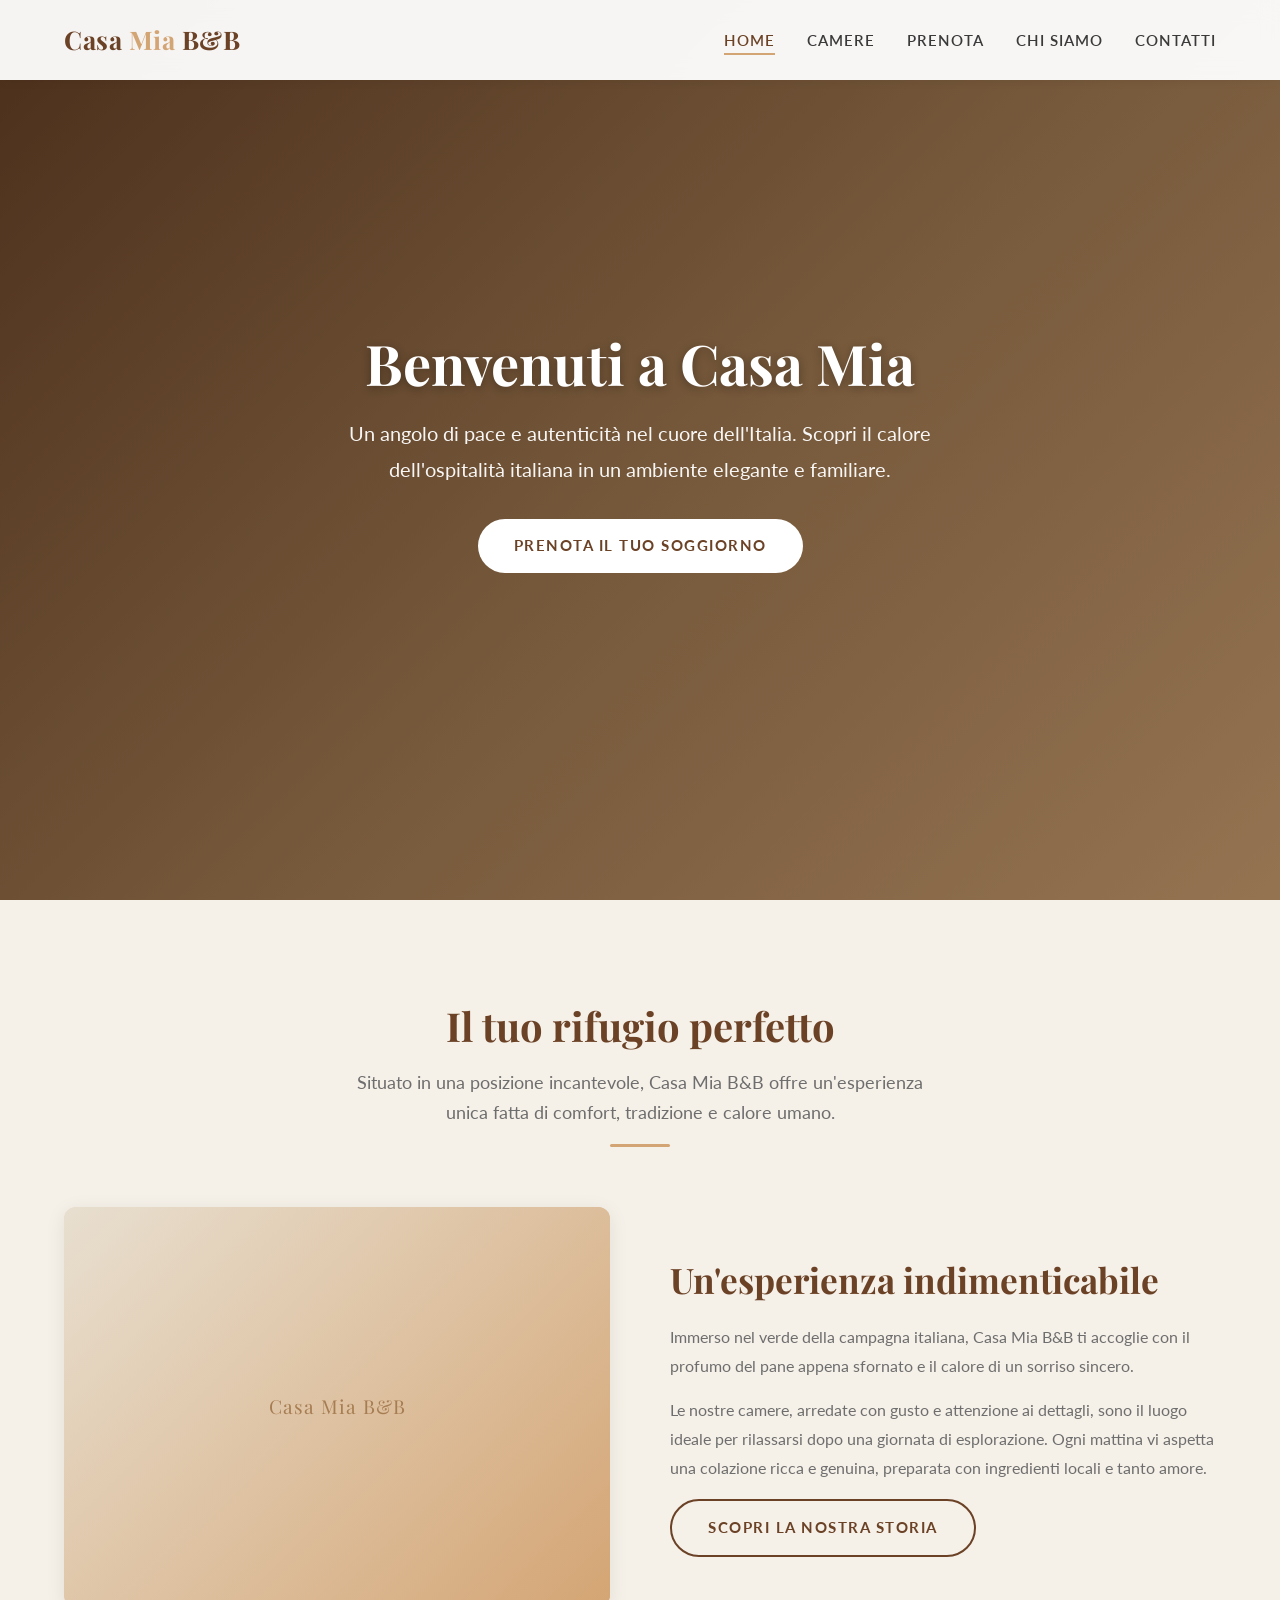
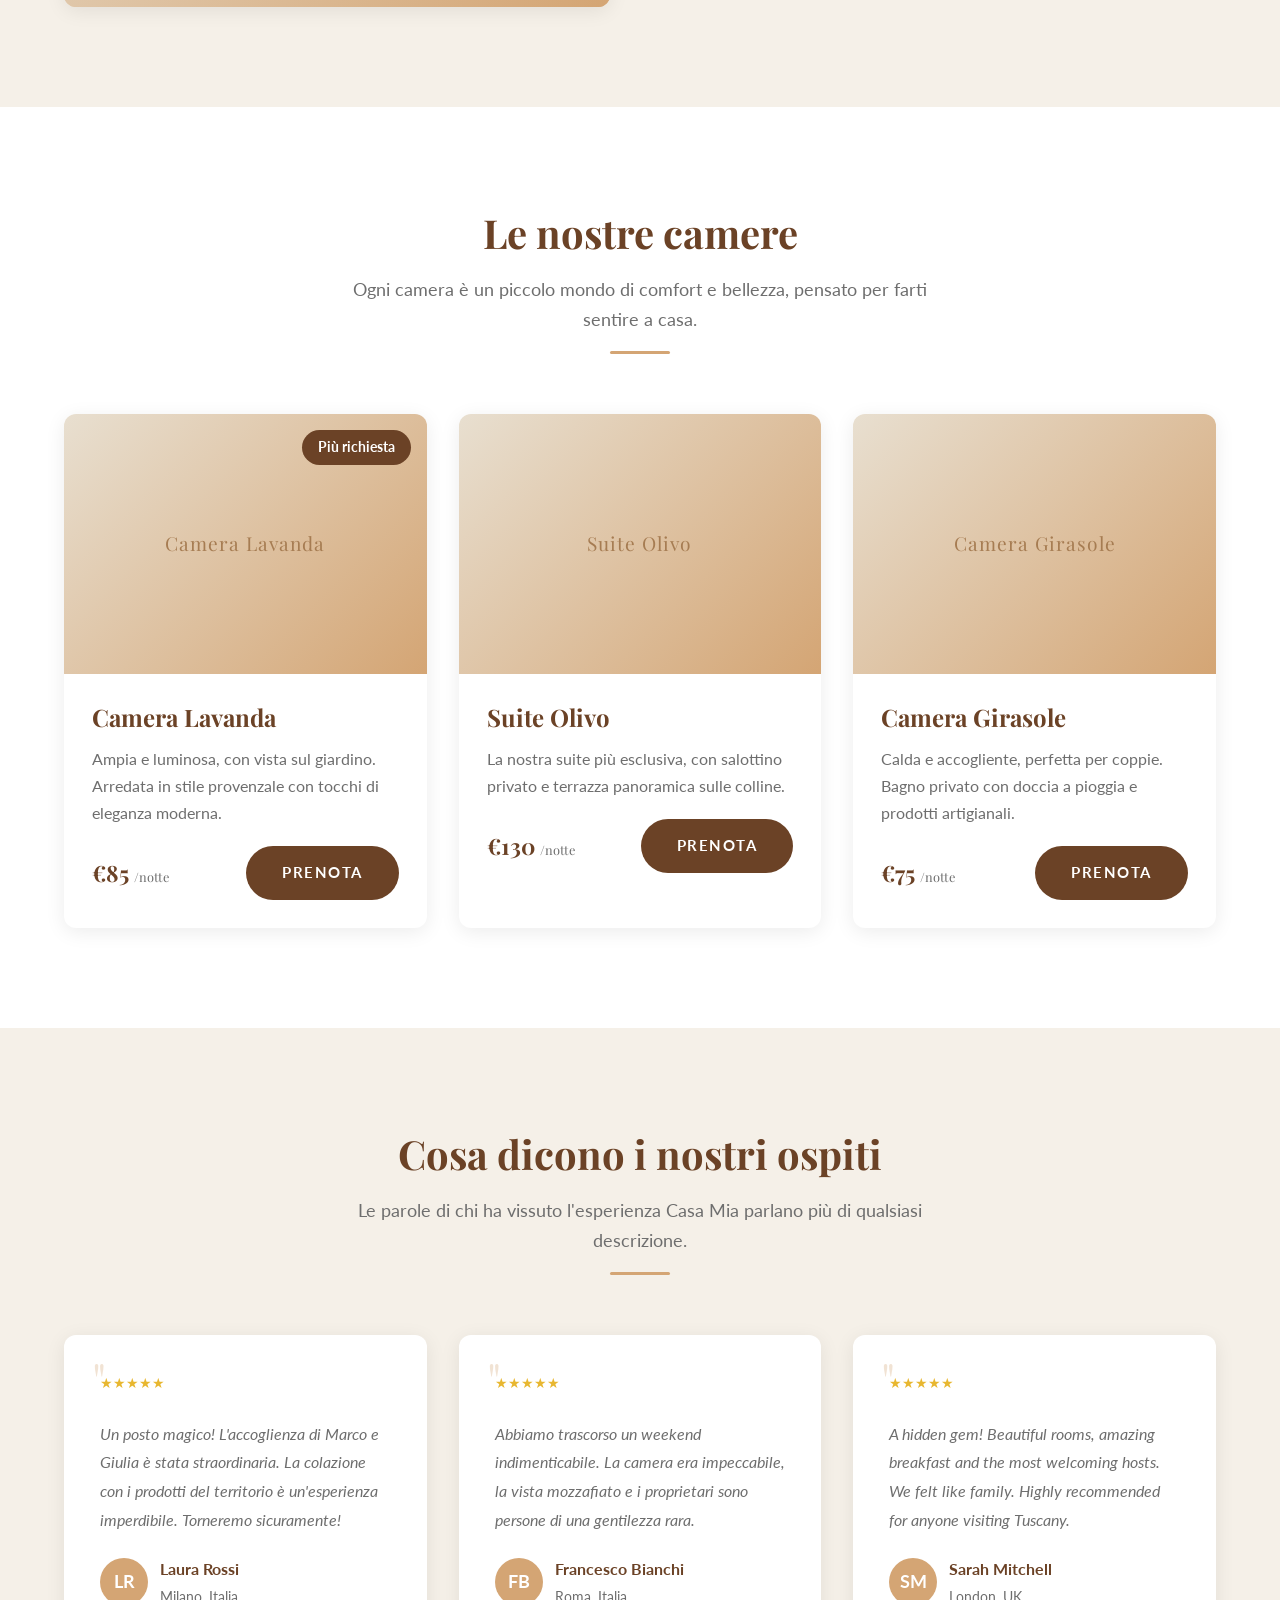
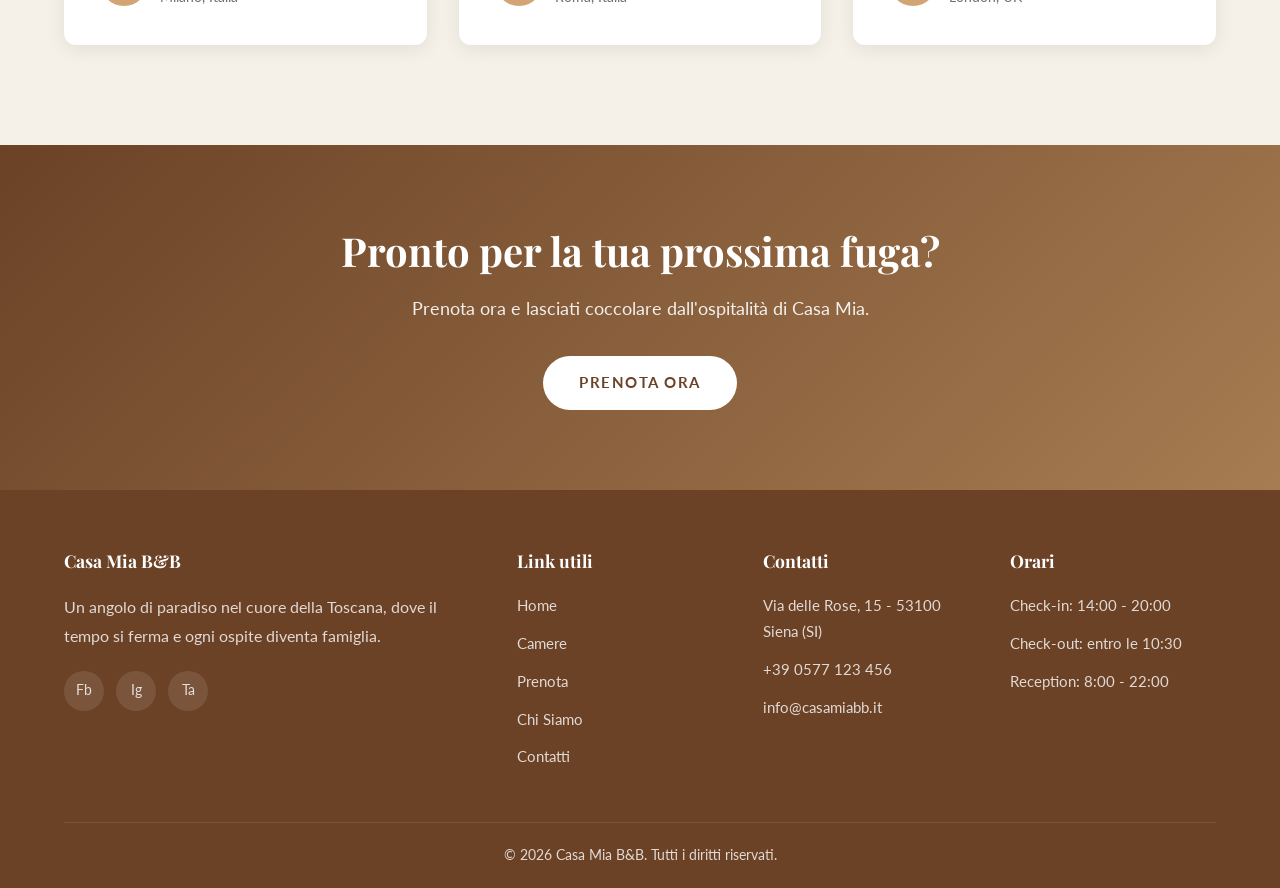
==== bb-website/index.html @ ee1a45ab "Add Casa Mia B&B complete website Create a full responsive B&B website with 5 pages (homepage, rooms" ====
<!DOCTYPE html>
<html lang="it">
<head>
  <meta charset="UTF-8">
  <meta name="viewport" content="width=device-width, initial-scale=1.0">
  <title>Casa Mia B&B - Il tuo rifugio nel cuore dell'Italia</title>
  <meta name="description" content="Casa Mia B&B: un accogliente bed and breakfast nel cuore dell'Italia. Camere eleganti, colazione fatta in casa e ospitalità autentica.">
  <link rel="preconnect" href="https://fonts.googleapis.com">
  <link rel="preconnect" href="https://fonts.gstatic.com" crossorigin>
  <link href="https://fonts.googleapis.com/css2?family=Lato:wght@300;400;700&family=Playfair+Display:wght@400;600;700&display=swap" rel="stylesheet">
  <link rel="stylesheet" href="style.css">
</head>
<body>

  <!-- Navbar -->
  <nav class="navbar">
    <div class="container">
      <a href="index.html" class="navbar-logo">Casa <span>Mia</span> B&B</a>
      <ul class="navbar-menu">
        <li><a href="index.html">Home</a></li>
        <li><a href="camere.html">Camere</a></li>
        <li><a href="prenotazioni.html">Prenota</a></li>
        <li><a href="chi-siamo.html">Chi Siamo</a></li>
        <li><a href="contatti.html">Contatti</a></li>
      </ul>
      <div class="hamburger">
        <span></span>
        <span></span>
        <span></span>
      </div>
    </div>
  </nav>
  <div class="menu-overlay"></div>

  <!-- Hero -->
  <section class="hero">
    <div class="hero-bg"></div>
    <div class="hero-content">
      <h1>Benvenuti a Casa Mia</h1>
      <p>Un angolo di pace e autenticità nel cuore dell'Italia. Scopri il calore dell'ospitalità italiana in un ambiente elegante e familiare.</p>
      <a href="prenotazioni.html" class="btn btn-white">Prenota il tuo soggiorno</a>
    </div>
  </section>

  <!-- Presentazione -->
  <section class="section">
    <div class="container">
      <div class="section-title animate-on-scroll">
        <h2>Il tuo rifugio perfetto</h2>
        <p>Situato in una posizione incantevole, Casa Mia B&B offre un'esperienza unica fatta di comfort, tradizione e calore umano.</p>
        <div class="divider"></div>
      </div>
      <div class="about-grid animate-on-scroll">
        <div class="about-image">
          <div class="img-placeholder">Casa Mia B&B</div>
        </div>
        <div class="about-text">
          <h2>Un'esperienza indimenticabile</h2>
          <p>Immerso nel verde della campagna italiana, Casa Mia B&B ti accoglie con il profumo del pane appena sfornato e il calore di un sorriso sincero.</p>
          <p>Le nostre camere, arredate con gusto e attenzione ai dettagli, sono il luogo ideale per rilassarsi dopo una giornata di esplorazione. Ogni mattina vi aspetta una colazione ricca e genuina, preparata con ingredienti locali e tanto amore.</p>
          <a href="chi-siamo.html" class="btn btn-secondary">Scopri la nostra storia</a>
        </div>
      </div>
    </div>
  </section>

  <!-- Camere in evidenza -->
  <section class="section section-light">
    <div class="container">
      <div class="section-title animate-on-scroll">
        <h2>Le nostre camere</h2>
        <p>Ogni camera è un piccolo mondo di comfort e bellezza, pensato per farti sentire a casa.</p>
        <div class="divider"></div>
      </div>
      <div class="rooms-grid">
        <div class="room-card animate-on-scroll">
          <div class="room-card-img">
            <div class="img-placeholder">Camera Lavanda</div>
            <span class="room-card-badge">Più richiesta</span>
          </div>
          <div class="room-card-body">
            <h3>Camera Lavanda</h3>
            <p>Ampia e luminosa, con vista sul giardino. Arredata in stile provenzale con tocchi di eleganza moderna.</p>
            <div class="room-card-footer">
              <span class="room-price">€85 <small>/notte</small></span>
              <a href="prenotazioni.html" class="btn btn-primary">Prenota</a>
            </div>
          </div>
        </div>
        <div class="room-card animate-on-scroll">
          <div class="room-card-img">
            <div class="img-placeholder">Suite Olivo</div>
          </div>
          <div class="room-card-body">
            <h3>Suite Olivo</h3>
            <p>La nostra suite più esclusiva, con salottino privato e terrazza panoramica sulle colline.</p>
            <div class="room-card-footer">
              <span class="room-price">€130 <small>/notte</small></span>
              <a href="prenotazioni.html" class="btn btn-primary">Prenota</a>
            </div>
          </div>
        </div>
        <div class="room-card animate-on-scroll">
          <div class="room-card-img">
            <div class="img-placeholder">Camera Girasole</div>
          </div>
          <div class="room-card-body">
            <h3>Camera Girasole</h3>
            <p>Calda e accogliente, perfetta per coppie. Bagno privato con doccia a pioggia e prodotti artigianali.</p>
            <div class="room-card-footer">
              <span class="room-price">€75 <small>/notte</small></span>
              <a href="prenotazioni.html" class="btn btn-primary">Prenota</a>
            </div>
          </div>
        </div>
      </div>
    </div>
  </section>

  <!-- Recensioni -->
  <section class="section">
    <div class="container">
      <div class="section-title animate-on-scroll">
        <h2>Cosa dicono i nostri ospiti</h2>
        <p>Le parole di chi ha vissuto l'esperienza Casa Mia parlano più di qualsiasi descrizione.</p>
        <div class="divider"></div>
      </div>
      <div class="reviews-grid">
        <div class="review-card animate-on-scroll">
          <span class="quote">"</span>
          <div class="review-stars">&#9733;&#9733;&#9733;&#9733;&#9733;</div>
          <p>Un posto magico! L'accoglienza di Marco e Giulia è stata straordinaria. La colazione con i prodotti del territorio è un'esperienza imperdibile. Torneremo sicuramente!</p>
          <div class="review-author">
            <div class="review-avatar">LR</div>
            <div class="review-author-info">
              <strong>Laura Rossi</strong>
              <span>Milano, Italia</span>
            </div>
          </div>
        </div>
        <div class="review-card animate-on-scroll">
          <span class="quote">"</span>
          <div class="review-stars">&#9733;&#9733;&#9733;&#9733;&#9733;</div>
          <p>Abbiamo trascorso un weekend indimenticabile. La camera era impeccabile, la vista mozzafiato e i proprietari sono persone di una gentilezza rara.</p>
          <div class="review-author">
            <div class="review-avatar">FB</div>
            <div class="review-author-info">
              <strong>Francesco Bianchi</strong>
              <span>Roma, Italia</span>
            </div>
          </div>
        </div>
        <div class="review-card animate-on-scroll">
          <span class="quote">"</span>
          <div class="review-stars">&#9733;&#9733;&#9733;&#9733;&#9733;</div>
          <p>A hidden gem! Beautiful rooms, amazing breakfast and the most welcoming hosts. We felt like family. Highly recommended for anyone visiting Tuscany.</p>
          <div class="review-author">
            <div class="review-avatar">SM</div>
            <div class="review-author-info">
              <strong>Sarah Mitchell</strong>
              <span>London, UK</span>
            </div>
          </div>
        </div>
      </div>
    </div>
  </section>

  <!-- CTA -->
  <section class="cta-section">
    <div class="container">
      <h2>Pronto per la tua prossima fuga?</h2>
      <p>Prenota ora e lasciati coccolare dall'ospitalità di Casa Mia.</p>
      <a href="prenotazioni.html" class="btn btn-white">Prenota ora</a>
    </div>
  </section>

  <!-- Footer -->
  <footer class="footer">
    <div class="container">
      <div class="footer-grid">
        <div class="footer-about">
          <h4>Casa Mia B&B</h4>
          <p>Un angolo di paradiso nel cuore della Toscana, dove il tempo si ferma e ogni ospite diventa famiglia.</p>
          <div class="footer-social">
            <a href="#" aria-label="Facebook">Fb</a>
            <a href="#" aria-label="Instagram">Ig</a>
            <a href="#" aria-label="TripAdvisor">Ta</a>
          </div>
        </div>
        <div>
          <h4>Link utili</h4>
          <div class="footer-links">
            <a href="index.html">Home</a>
            <a href="camere.html">Camere</a>
            <a href="prenotazioni.html">Prenota</a>
            <a href="chi-siamo.html">Chi Siamo</a>
            <a href="contatti.html">Contatti</a>
          </div>
        </div>
        <div>
          <h4>Contatti</h4>
          <div class="footer-contact-item">Via delle Rose, 15 - 53100 Siena (SI)</div>
          <div class="footer-contact-item">+39 0577 123 456</div>
          <div class="footer-contact-item">info@casamiabb.it</div>
        </div>
        <div>
          <h4>Orari</h4>
          <div class="footer-contact-item">Check-in: 14:00 - 20:00</div>
          <div class="footer-contact-item">Check-out: entro le 10:30</div>
          <div class="footer-contact-item">Reception: 8:00 - 22:00</div>
        </div>
      </div>
      <div class="footer-bottom">
        &copy; 2026 Casa Mia B&B. Tutti i diritti riservati.
      </div>
    </div>
  </footer>

  <script src="script.js"></script>
</body>
</html>
---- bb-website/style.css ----
/* =============================================
   Casa Mia B&B - Stylesheet
   Palette: beige (#F5F0E8), marrone (#6B4226),
            bianco (#FFFFFF), accenti (#A67C52, #D4A574)
   ============================================= */

/* --- Reset & Base --- */
*,
*::before,
*::after {
  margin: 0;
  padding: 0;
  box-sizing: border-box;
}

:root {
  --beige: #F5F0E8;
  --beige-dark: #E8DFD0;
  --brown: #6B4226;
  --brown-light: #A67C52;
  --brown-accent: #D4A574;
  --white: #FFFFFF;
  --text: #3A3A3A;
  --text-light: #6E6E6E;
  --shadow: 0 4px 20px rgba(0, 0, 0, 0.08);
  --shadow-hover: 0 8px 30px rgba(0, 0, 0, 0.15);
  --radius: 12px;
  --transition: 0.3s ease;
}

html {
  scroll-behavior: smooth;
}

body {
  font-family: 'Lato', sans-serif;
  color: var(--text);
  background-color: var(--beige);
  line-height: 1.7;
  overflow-x: hidden;
}

h1, h2, h3, h4, h5, h6 {
  font-family: 'Playfair Display', serif;
  color: var(--brown);
  line-height: 1.3;
}

a {
  text-decoration: none;
  color: inherit;
  transition: color var(--transition);
}

img {
  max-width: 100%;
  height: auto;
  display: block;
}

ul {
  list-style: none;
}

.container {
  max-width: 1200px;
  margin: 0 auto;
  padding: 0 24px;
}

/* --- Navbar --- */
.navbar {
  position: fixed;
  top: 0;
  left: 0;
  width: 100%;
  z-index: 1000;
  background: rgba(255, 255, 255, 0.95);
  backdrop-filter: blur(10px);
  box-shadow: 0 2px 10px rgba(0, 0, 0, 0.05);
  transition: background var(--transition), box-shadow var(--transition);
}

.navbar .container {
  display: flex;
  align-items: center;
  justify-content: space-between;
  height: 80px;
}

.navbar-logo {
  font-family: 'Playfair Display', serif;
  font-size: 1.6rem;
  color: var(--brown);
  font-weight: 700;
  letter-spacing: 0.5px;
}

.navbar-logo span {
  color: var(--brown-accent);
}

.navbar-menu {
  display: flex;
  gap: 32px;
  align-items: center;
}

.navbar-menu a {
  font-size: 0.95rem;
  font-weight: 600;
  color: var(--text);
  position: relative;
  padding: 4px 0;
  text-transform: uppercase;
  letter-spacing: 1px;
}

.navbar-menu a::after {
  content: '';
  position: absolute;
  bottom: -2px;
  left: 0;
  width: 0;
  height: 2px;
  background: var(--brown-accent);
  transition: width var(--transition);
}

.navbar-menu a:hover::after,
.navbar-menu a.active::after {
  width: 100%;
}

.navbar-menu a:hover,
.navbar-menu a.active {
  color: var(--brown);
}

/* Hamburger */
.hamburger {
  display: none;
  flex-direction: column;
  cursor: pointer;
  gap: 5px;
  padding: 4px;
  z-index: 1001;
}

.hamburger span {
  width: 28px;
  height: 3px;
  background: var(--brown);
  border-radius: 2px;
  transition: var(--transition);
}

.hamburger.active span:nth-child(1) {
  transform: rotate(45deg) translate(6px, 6px);
}

.hamburger.active span:nth-child(2) {
  opacity: 0;
}

.hamburger.active span:nth-child(3) {
  transform: rotate(-45deg) translate(6px, -6px);
}

/* --- Hero Section --- */
.hero {
  position: relative;
  height: 100vh;
  min-height: 600px;
  display: flex;
  align-items: center;
  justify-content: center;
  text-align: center;
  color: var(--white);
  overflow: hidden;
}

.hero-bg {
  position: absolute;
  inset: 0;
  background: linear-gradient(135deg, #6B4226 0%, #A67C52 50%, #D4A574 100%);
  z-index: -1;
}

.hero-bg::after {
  content: '';
  position: absolute;
  inset: 0;
  background: rgba(0, 0, 0, 0.3);
}

.hero-content {
  position: relative;
  z-index: 1;
  max-width: 700px;
  padding: 0 24px;
  animation: fadeInUp 1s ease;
}

.hero h1 {
  font-size: 3.5rem;
  color: var(--white);
  margin-bottom: 16px;
  text-shadow: 0 2px 10px rgba(0, 0, 0, 0.3);
}

.hero p {
  font-size: 1.25rem;
  margin-bottom: 32px;
  opacity: 0.95;
  line-height: 1.8;
}

/* --- Buttons --- */
.btn {
  display: inline-block;
  padding: 14px 36px;
  border-radius: 50px;
  font-weight: 700;
  font-size: 0.95rem;
  text-transform: uppercase;
  letter-spacing: 1.5px;
  cursor: pointer;
  transition: all var(--transition);
  border: none;
  font-family: 'Lato', sans-serif;
}

.btn-primary {
  background: var(--brown);
  color: var(--white);
}

.btn-primary:hover {
  background: var(--brown-light);
  transform: translateY(-2px);
  box-shadow: 0 6px 20px rgba(107, 66, 38, 0.3);
}

.btn-secondary {
  background: transparent;
  color: var(--brown);
  border: 2px solid var(--brown);
}

.btn-secondary:hover {
  background: var(--brown);
  color: var(--white);
  transform: translateY(-2px);
}

.btn-white {
  background: var(--white);
  color: var(--brown);
}

.btn-white:hover {
  background: var(--beige);
  transform: translateY(-2px);
  box-shadow: 0 6px 20px rgba(0, 0, 0, 0.15);
}

/* --- Section Styles --- */
.section {
  padding: 100px 0;
}

.section-light {
  background: var(--white);
}

.section-title {
  text-align: center;
  margin-bottom: 60px;
}

.section-title h2 {
  font-size: 2.5rem;
  margin-bottom: 16px;
}

.section-title p {
  color: var(--text-light);
  font-size: 1.1rem;
  max-width: 600px;
  margin: 0 auto;
}

.section-title .divider {
  width: 60px;
  height: 3px;
  background: var(--brown-accent);
  margin: 16px auto 0;
  border-radius: 2px;
}

/* --- Room Cards --- */
.rooms-grid {
  display: grid;
  grid-template-columns: repeat(auto-fit, minmax(340px, 1fr));
  gap: 32px;
}

.room-card {
  background: var(--white);
  border-radius: var(--radius);
  overflow: hidden;
  box-shadow: var(--shadow);
  transition: transform var(--transition), box-shadow var(--transition);
}

.room-card:hover {
  transform: translateY(-8px);
  box-shadow: var(--shadow-hover);
}

.room-card-img {
  height: 260px;
  background: linear-gradient(135deg, var(--beige-dark), var(--brown-accent));
  position: relative;
  overflow: hidden;
  display: flex;
  align-items: center;
  justify-content: center;
}

.room-card-img img {
  width: 100%;
  height: 100%;
  object-fit: cover;
}

.room-card-img .placeholder-icon {
  font-size: 3rem;
  color: var(--brown-light);
  opacity: 0.5;
}

.room-card-badge {
  position: absolute;
  top: 16px;
  right: 16px;
  background: var(--brown);
  color: var(--white);
  padding: 6px 16px;
  border-radius: 50px;
  font-size: 0.85rem;
  font-weight: 700;
}

.room-card-body {
  padding: 28px;
}

.room-card-body h3 {
  font-size: 1.5rem;
  margin-bottom: 12px;
}

.room-card-body p {
  color: var(--text-light);
  margin-bottom: 20px;
  line-height: 1.7;
}

.room-card-footer {
  display: flex;
  align-items: center;
  justify-content: space-between;
}

.room-price {
  font-family: 'Playfair Display', serif;
  font-size: 1.4rem;
  color: var(--brown);
  font-weight: 700;
}

.room-price small {
  font-size: 0.8rem;
  font-weight: 400;
  color: var(--text-light);
}

.room-features {
  display: flex;
  gap: 16px;
  margin-bottom: 20px;
  flex-wrap: wrap;
}

.room-feature {
  display: flex;
  align-items: center;
  gap: 6px;
  font-size: 0.85rem;
  color: var(--text-light);
}

.room-feature svg {
  width: 16px;
  height: 16px;
  fill: var(--brown-accent);
}

/* --- Reviews --- */
.reviews-grid {
  display: grid;
  grid-template-columns: repeat(auto-fit, minmax(300px, 1fr));
  gap: 32px;
}

.review-card {
  background: var(--white);
  padding: 36px;
  border-radius: var(--radius);
  box-shadow: var(--shadow);
  position: relative;
  transition: transform var(--transition);
}

.review-card:hover {
  transform: translateY(-4px);
}

.review-card .quote {
  font-size: 3rem;
  color: var(--brown-accent);
  opacity: 0.3;
  font-family: 'Playfair Display', serif;
  line-height: 1;
  position: absolute;
  top: 20px;
  left: 28px;
}

.review-card p {
  font-style: italic;
  color: var(--text-light);
  margin-bottom: 20px;
  line-height: 1.8;
  padding-top: 20px;
}

.review-author {
  display: flex;
  align-items: center;
  gap: 12px;
}

.review-avatar {
  width: 48px;
  height: 48px;
  border-radius: 50%;
  background: var(--brown-accent);
  display: flex;
  align-items: center;
  justify-content: center;
  color: var(--white);
  font-weight: 700;
  font-size: 1.1rem;
}

.review-author-info strong {
  display: block;
  color: var(--brown);
}

.review-author-info span {
  font-size: 0.85rem;
  color: var(--text-light);
}

.review-stars {
  color: #E8B730;
  font-size: 0.9rem;
  margin-bottom: 4px;
}

/* --- Page Header (internal pages) --- */
.page-header {
  padding: 140px 0 80px;
  text-align: center;
  background: linear-gradient(135deg, var(--brown) 0%, var(--brown-light) 100%);
  color: var(--white);
}

.page-header h1 {
  font-size: 3rem;
  color: var(--white);
  margin-bottom: 12px;
}

.page-header p {
  font-size: 1.15rem;
  opacity: 0.85;
}

/* --- About Section --- */
.about-grid {
  display: grid;
  grid-template-columns: 1fr 1fr;
  gap: 60px;
  align-items: center;
}

.about-image {
  border-radius: var(--radius);
  overflow: hidden;
  box-shadow: var(--shadow);
  height: 400px;
  background: linear-gradient(135deg, var(--beige-dark), var(--brown-accent));
  display: flex;
  align-items: center;
  justify-content: center;
}

.about-image img {
  width: 100%;
  height: 100%;
  object-fit: cover;
}

.about-text h2 {
  font-size: 2.2rem;
  margin-bottom: 20px;
}

.about-text p {
  margin-bottom: 16px;
  color: var(--text-light);
  line-height: 1.8;
}

.values-grid {
  display: grid;
  grid-template-columns: repeat(auto-fit, minmax(250px, 1fr));
  gap: 32px;
  margin-top: 40px;
}

.value-card {
  text-align: center;
  padding: 40px 28px;
  background: var(--white);
  border-radius: var(--radius);
  box-shadow: var(--shadow);
  transition: transform var(--transition);
}

.value-card:hover {
  transform: translateY(-4px);
}

.value-icon {
  width: 64px;
  height: 64px;
  border-radius: 50%;
  background: var(--beige);
  display: flex;
  align-items: center;
  justify-content: center;
  margin: 0 auto 20px;
  font-size: 1.8rem;
}

.value-card h3 {
  font-size: 1.3rem;
  margin-bottom: 12px;
}

.value-card p {
  color: var(--text-light);
  font-size: 0.95rem;
}

/* --- Forms --- */
.form-container {
  max-width: 700px;
  margin: 0 auto;
  background: var(--white);
  padding: 48px;
  border-radius: var(--radius);
  box-shadow: var(--shadow);
}

.form-row {
  display: grid;
  grid-template-columns: 1fr 1fr;
  gap: 20px;
}

.form-group {
  margin-bottom: 24px;
}

.form-group label {
  display: block;
  font-weight: 700;
  margin-bottom: 8px;
  color: var(--brown);
  font-size: 0.9rem;
  text-transform: uppercase;
  letter-spacing: 0.5px;
}

.form-group input,
.form-group select,
.form-group textarea {
  width: 100%;
  padding: 14px 18px;
  border: 2px solid var(--beige-dark);
  border-radius: 8px;
  font-size: 1rem;
  font-family: 'Lato', sans-serif;
  color: var(--text);
  background: var(--beige);
  transition: border-color var(--transition), box-shadow var(--transition);
}

.form-group input:focus,
.form-group select:focus,
.form-group textarea:focus {
  outline: none;
  border-color: var(--brown-accent);
  box-shadow: 0 0 0 3px rgba(166, 124, 82, 0.15);
}

.form-group input.error,
.form-group select.error,
.form-group textarea.error {
  border-color: #e74c3c;
}

.form-group .error-message {
  color: #e74c3c;
  font-size: 0.85rem;
  margin-top: 6px;
  display: none;
}

.form-group .error-message.visible {
  display: block;
}

.form-group textarea {
  resize: vertical;
  min-height: 120px;
}

.form-submit {
  text-align: center;
  margin-top: 12px;
}

.form-submit .btn {
  min-width: 220px;
}

/* --- Contact Info --- */
.contact-grid {
  display: grid;
  grid-template-columns: 1fr 1fr;
  gap: 60px;
}

.contact-info-list {
  display: flex;
  flex-direction: column;
  gap: 28px;
}

.contact-info-item {
  display: flex;
  gap: 16px;
  align-items: flex-start;
}

.contact-info-icon {
  width: 52px;
  height: 52px;
  border-radius: 50%;
  background: var(--beige);
  display: flex;
  align-items: center;
  justify-content: center;
  font-size: 1.3rem;
  flex-shrink: 0;
}

.contact-info-item h4 {
  font-size: 1.05rem;
  margin-bottom: 4px;
}

.contact-info-item p {
  color: var(--text-light);
  font-size: 0.95rem;
}

.map-container {
  border-radius: var(--radius);
  overflow: hidden;
  box-shadow: var(--shadow);
  height: 450px;
}

.map-container iframe {
  width: 100%;
  height: 100%;
  border: none;
}

/* --- CTA Section --- */
.cta-section {
  background: linear-gradient(135deg, var(--brown) 0%, var(--brown-light) 100%);
  padding: 80px 0;
  text-align: center;
  color: var(--white);
}

.cta-section h2 {
  font-size: 2.5rem;
  color: var(--white);
  margin-bottom: 16px;
}

.cta-section p {
  font-size: 1.15rem;
  opacity: 0.9;
  margin-bottom: 32px;
  max-width: 500px;
  margin-left: auto;
  margin-right: auto;
}

/* --- Footer --- */
.footer {
  background: var(--brown);
  color: rgba(255, 255, 255, 0.8);
  padding: 60px 0 0;
}

.footer-grid {
  display: grid;
  grid-template-columns: 2fr 1fr 1fr 1fr;
  gap: 40px;
  padding-bottom: 40px;
}

.footer h4 {
  color: var(--white);
  font-size: 1.1rem;
  margin-bottom: 20px;
}

.footer-about p {
  line-height: 1.8;
  margin-bottom: 20px;
}

.footer-social {
  display: flex;
  gap: 12px;
}

.footer-social a {
  width: 40px;
  height: 40px;
  border-radius: 50%;
  background: rgba(255, 255, 255, 0.1);
  display: flex;
  align-items: center;
  justify-content: center;
  transition: background var(--transition);
  font-size: 0.9rem;
}

.footer-social a:hover {
  background: var(--brown-accent);
}

.footer-links a {
  display: block;
  margin-bottom: 12px;
  transition: color var(--transition);
  font-size: 0.95rem;
}

.footer-links a:hover {
  color: var(--white);
}

.footer-contact-item {
  display: flex;
  gap: 10px;
  margin-bottom: 12px;
  font-size: 0.95rem;
}

.footer-bottom {
  border-top: 1px solid rgba(255, 255, 255, 0.1);
  padding: 20px 0;
  text-align: center;
  font-size: 0.9rem;
}

/* --- Animations --- */
@keyframes fadeInUp {
  from {
    opacity: 0;
    transform: translateY(30px);
  }
  to {
    opacity: 1;
    transform: translateY(0);
  }
}

@keyframes fadeIn {
  from { opacity: 0; }
  to { opacity: 1; }
}

.animate-on-scroll {
  opacity: 0;
  transform: translateY(30px);
  transition: opacity 0.6s ease, transform 0.6s ease;
}

.animate-on-scroll.visible {
  opacity: 1;
  transform: translateY(0);
}

/* --- Success Message (forms) --- */
.success-message {
  display: none;
  text-align: center;
  padding: 40px;
}

.success-message.visible {
  display: block;
  animation: fadeInUp 0.5s ease;
}

.success-icon {
  width: 80px;
  height: 80px;
  border-radius: 50%;
  background: #27ae60;
  color: var(--white);
  display: flex;
  align-items: center;
  justify-content: center;
  font-size: 2.5rem;
  margin: 0 auto 20px;
}

.success-message h3 {
  color: #27ae60;
  margin-bottom: 12px;
}

/* --- Responsive --- */
@media (max-width: 992px) {
  .footer-grid {
    grid-template-columns: 1fr 1fr;
  }

  .about-grid {
    grid-template-columns: 1fr;
    gap: 40px;
  }

  .contact-grid {
    grid-template-columns: 1fr;
  }
}

@media (max-width: 768px) {
  .hamburger {
    display: flex;
  }

  .navbar-menu {
    position: fixed;
    top: 0;
    right: -100%;
    width: 280px;
    height: 100vh;
    background: var(--white);
    flex-direction: column;
    padding: 100px 40px 40px;
    gap: 24px;
    box-shadow: -5px 0 20px rgba(0, 0, 0, 0.1);
    transition: right var(--transition);
  }

  .navbar-menu.open {
    right: 0;
  }

  .hero h1 {
    font-size: 2.5rem;
  }

  .hero p {
    font-size: 1.05rem;
  }

  .section {
    padding: 60px 0;
  }

  .section-title h2 {
    font-size: 2rem;
  }

  .page-header h1 {
    font-size: 2.2rem;
  }

  .page-header {
    padding: 120px 0 60px;
  }

  .rooms-grid {
    grid-template-columns: 1fr;
  }

  .form-row {
    grid-template-columns: 1fr;
  }

  .form-container {
    padding: 32px 24px;
  }

  .footer-grid {
    grid-template-columns: 1fr;
  }

  .cta-section h2 {
    font-size: 1.8rem;
  }
}

@media (max-width: 480px) {
  .hero h1 {
    font-size: 2rem;
  }

  .btn {
    padding: 12px 28px;
    font-size: 0.85rem;
  }

  .navbar .container {
    height: 64px;
  }

  .reviews-grid {
    grid-template-columns: 1fr;
  }
}

/* --- Mobile menu overlay --- */
.menu-overlay {
  position: fixed;
  inset: 0;
  background: rgba(0, 0, 0, 0.5);
  z-index: 999;
  opacity: 0;
  visibility: hidden;
  transition: opacity var(--transition), visibility var(--transition);
}

.menu-overlay.active {
  opacity: 1;
  visibility: visible;
}

/* --- Image placeholder styling --- */
.img-placeholder {
  background: linear-gradient(135deg, var(--beige-dark), var(--brown-accent));
  display: flex;
  align-items: center;
  justify-content: center;
  color: var(--brown-light);
  font-size: 1.2rem;
  font-family: 'Playfair Display', serif;
  letter-spacing: 1px;
  width: 100%;
  height: 100%;
}

/* --- Room detail features list on camere page --- */
.room-detail-card {
  background: var(--white);
  border-radius: var(--radius);
  overflow: hidden;
  box-shadow: var(--shadow);
  margin-bottom: 48px;
  display: grid;
  grid-template-columns: 1fr 1fr;
  transition: transform var(--transition);
}

.room-detail-card:hover {
  transform: translateY(-4px);
}

.room-detail-card:nth-child(even) {
  direction: rtl;
}

.room-detail-card:nth-child(even) > * {
  direction: ltr;
}

.room-detail-img {
  height: 100%;
  min-height: 350px;
  background: linear-gradient(135deg, var(--beige-dark), var(--brown-accent));
  display: flex;
  align-items: center;
  justify-content: center;
}

.room-detail-img img {
  width: 100%;
  height: 100%;
  object-fit: cover;
}

.room-detail-body {
  padding: 48px;
  display: flex;
  flex-direction: column;
  justify-content: center;
}

.room-detail-body h3 {
  font-size: 1.8rem;
  margin-bottom: 16px;
}

.room-detail-body p {
  color: var(--text-light);
  margin-bottom: 20px;
  line-height: 1.8;
}

.room-detail-body .room-features {
  margin-bottom: 24px;
}

.room-detail-body .room-card-footer {
  margin-top: auto;
}

@media (max-width: 768px) {
  .room-detail-card {
    grid-template-columns: 1fr;
  }

  .room-detail-card:nth-child(even) {
    direction: ltr;
  }

  .room-detail-img {
    min-height: 250px;
  }

  .room-detail-body {
    padding: 32px 24px;
  }
}

/* --- Team grid (chi-siamo) --- */
.team-grid {
  display: grid;
  grid-template-columns: repeat(auto-fit, minmax(280px, 1fr));
  gap: 32px;
}

.team-card {
  text-align: center;
  background: var(--white);
  padding: 40px 28px;
  border-radius: var(--radius);
  box-shadow: var(--shadow);
  transition: transform var(--transition);
}

.team-card:hover {
  transform: translateY(-4px);
}

.team-avatar {
  width: 140px;
  height: 140px;
  border-radius: 50%;
  background: linear-gradient(135deg, var(--beige-dark), var(--brown-accent));
  margin: 0 auto 20px;
  overflow: hidden;
  display: flex;
  align-items: center;
  justify-content: center;
}

.team-avatar img {
  width: 100%;
  height: 100%;
  object-fit: cover;
}

.team-card h3 {
  font-size: 1.3rem;
  margin-bottom: 4px;
}

.team-card .role {
  color: var(--brown-accent);
  font-weight: 600;
  font-size: 0.9rem;
  margin-bottom: 12px;
}

.team-card p {
  color: var(--text-light);
  font-size: 0.95rem;
}

/* --- Hours table (contatti) --- */
.hours-table {
  width: 100%;
  border-collapse: collapse;
  margin-top: 12px;
}

.hours-table td {
  padding: 10px 0;
  border-bottom: 1px solid var(--beige-dark);
  font-size: 0.95rem;
}

.hours-table td:first-child {
  font-weight: 700;
  color: var(--brown);
}

.hours-table td:last-child {
  text-align: right;
  color: var(--text-light);
}
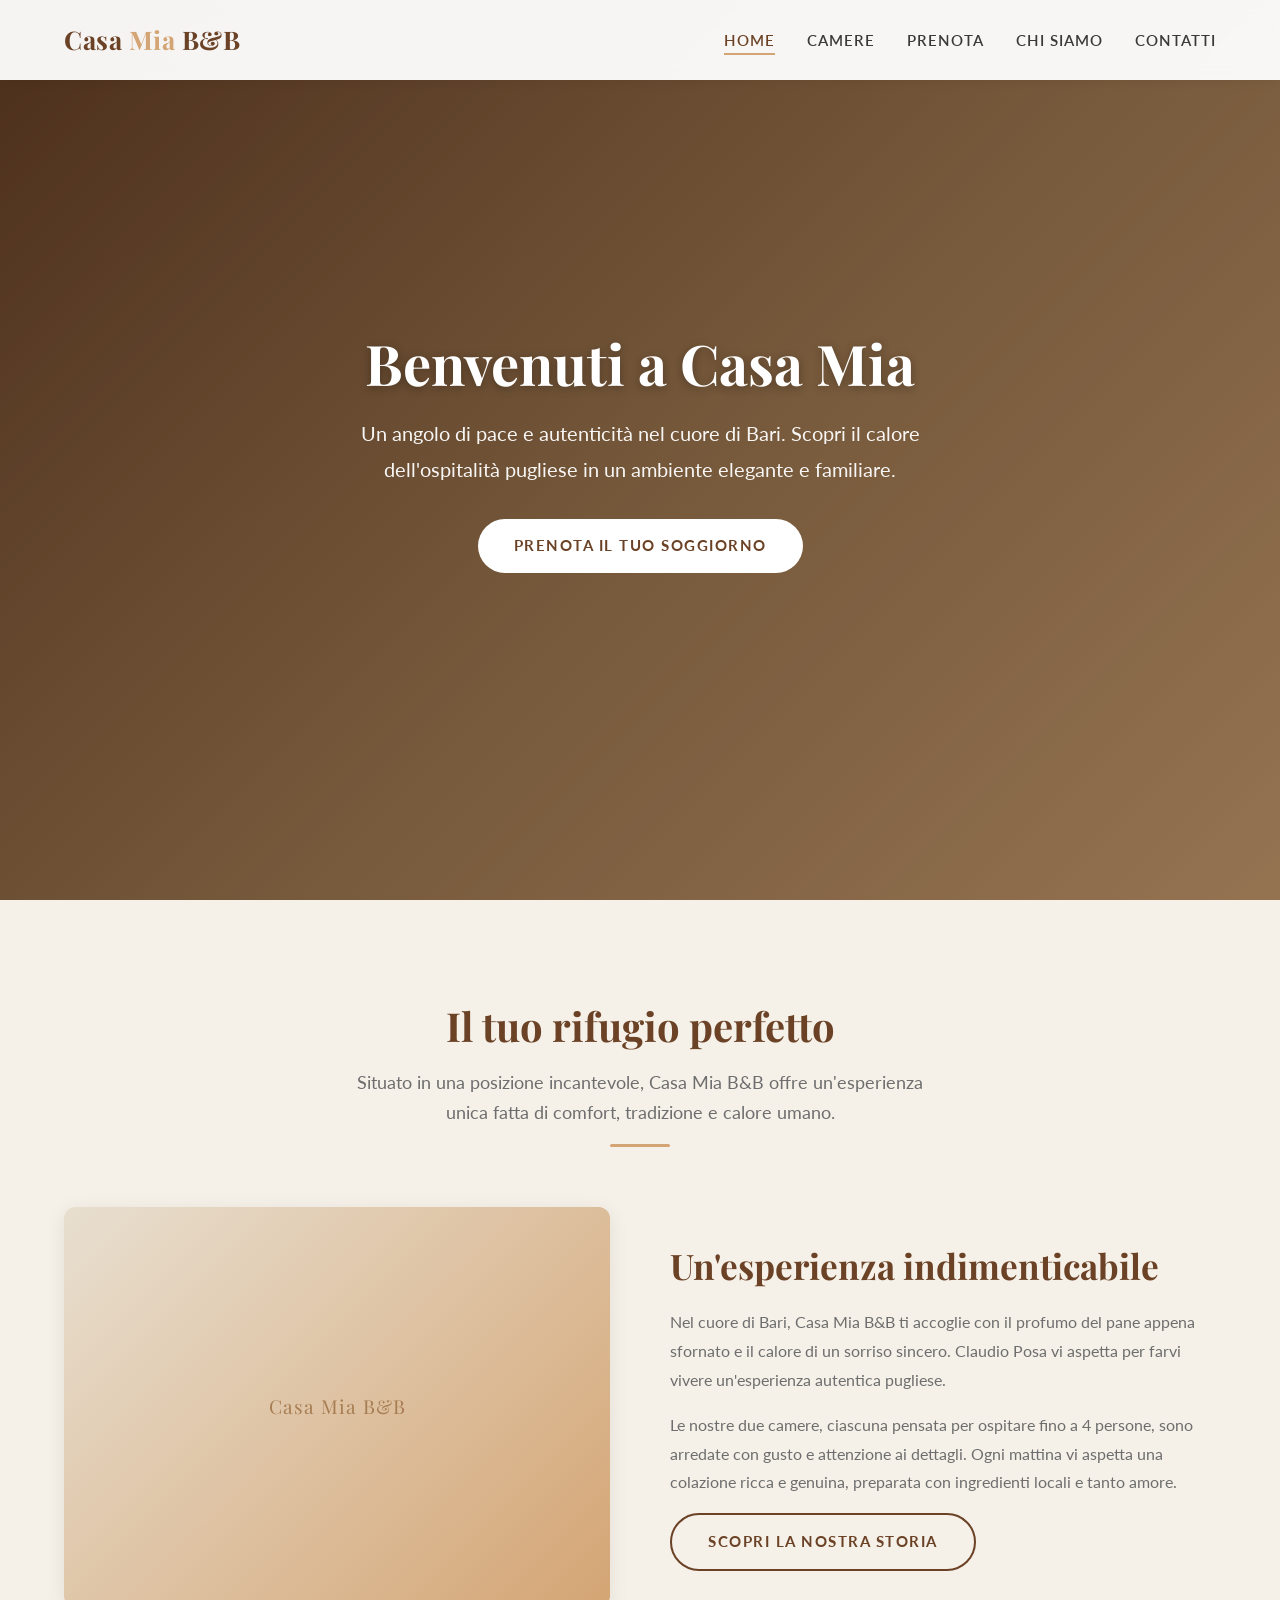
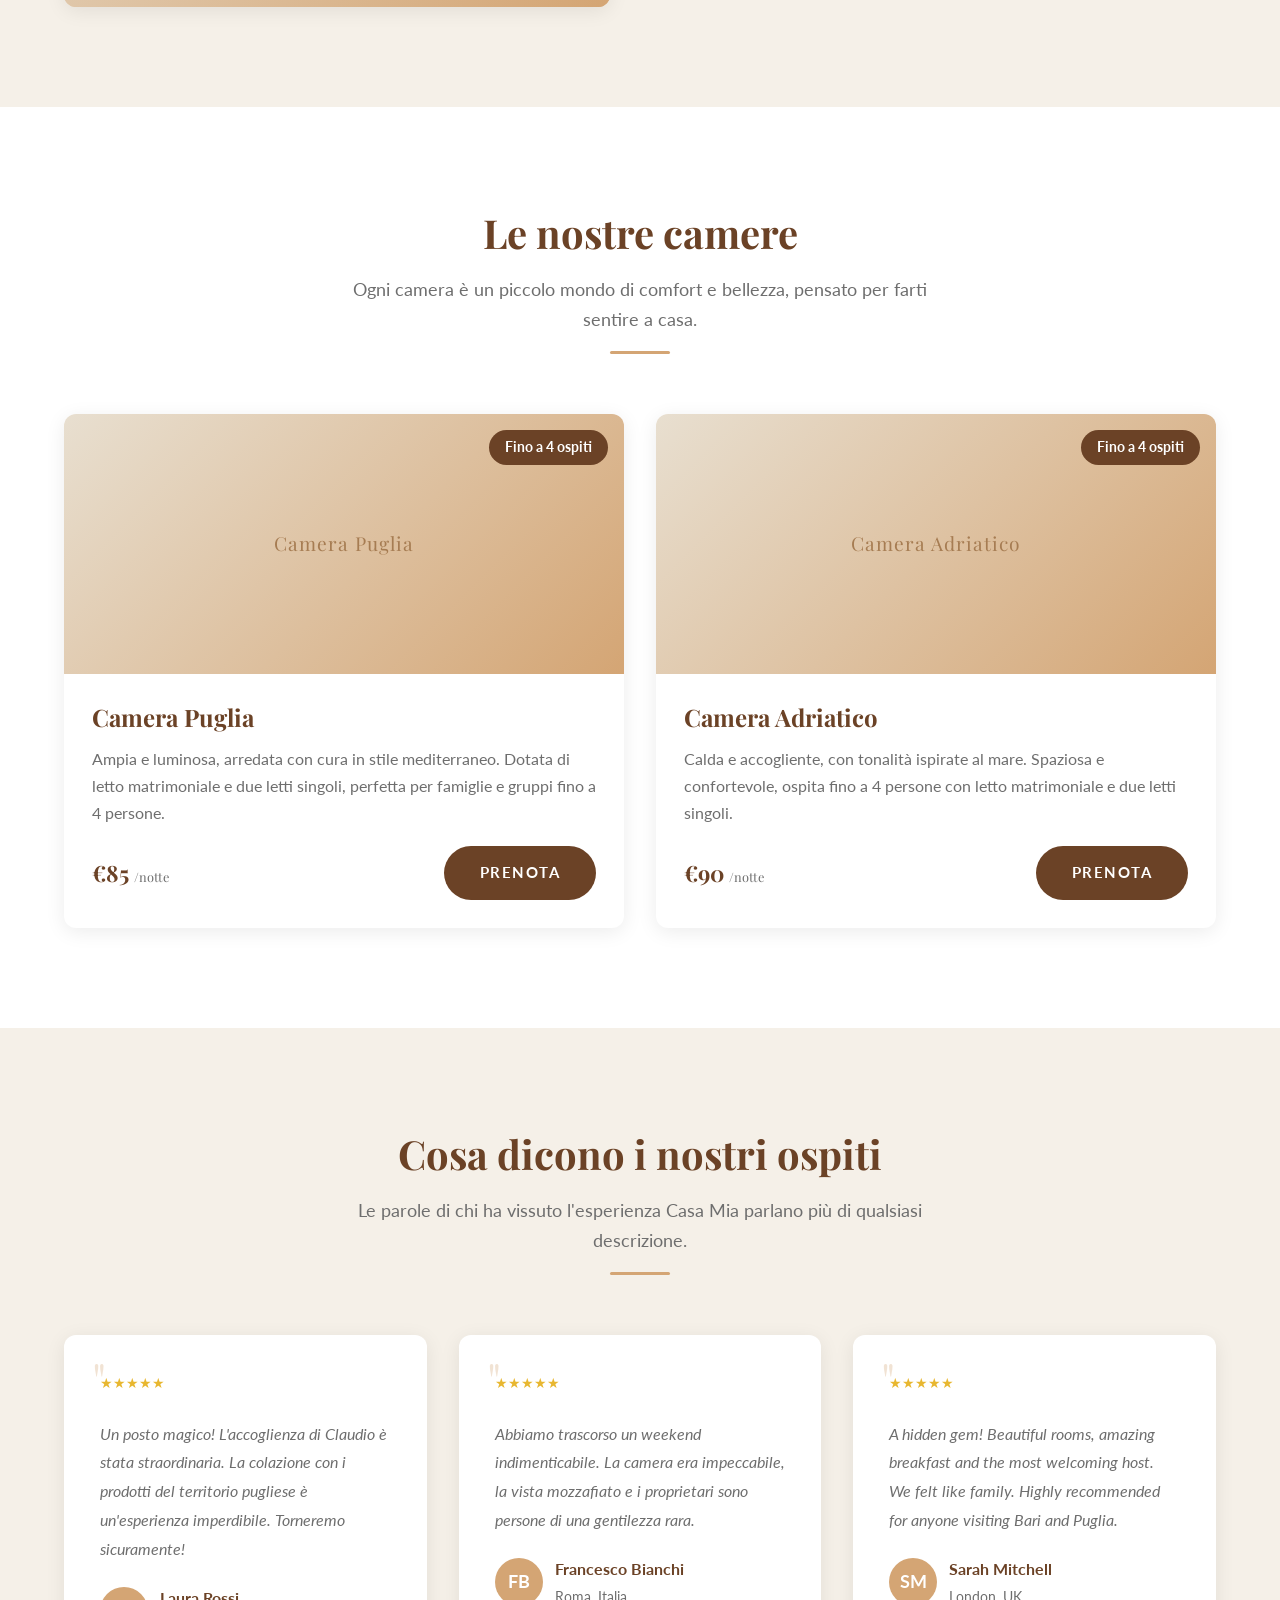
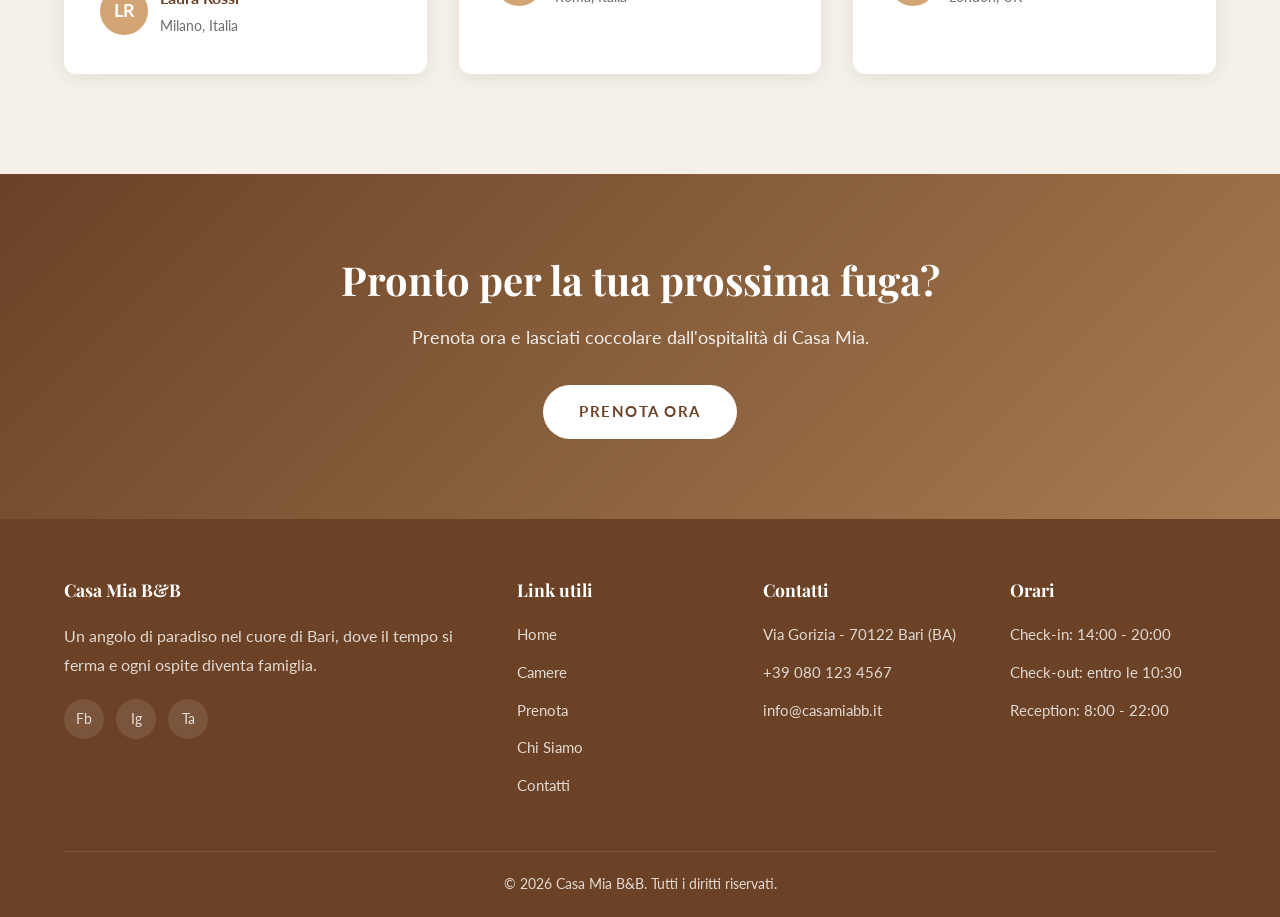
==== commit 1c913ade: "Update B&B details: 2 rooms in Bari, owner Claudio Posa - Change location from Siena to Via Gorizia," ====
--- a/bb-website/index.html
+++ b/bb-website/index.html
@@ -3,8 +3,8 @@
 <head>
   <meta charset="UTF-8">
   <meta name="viewport" content="width=device-width, initial-scale=1.0">
-  <title>Casa Mia B&B - Il tuo rifugio nel cuore dell'Italia</title>
-  <meta name="description" content="Casa Mia B&B: un accogliente bed and breakfast nel cuore dell'Italia. Camere eleganti, colazione fatta in casa e ospitalità autentica.">
+  <title>Casa Mia B&B - Il tuo rifugio nel cuore di Bari</title>
+  <meta name="description" content="Casa Mia B&B: un accogliente bed and breakfast nel cuore di Bari. Due camere da 4 posti, colazione fatta in casa e ospitalità autentica.">
   <link rel="preconnect" href="https://fonts.googleapis.com">
   <link rel="preconnect" href="https://fonts.gstatic.com" crossorigin>
   <link href="https://fonts.googleapis.com/css2?family=Lato:wght@300;400;700&family=Playfair+Display:wght@400;600;700&display=swap" rel="stylesheet">
@@ -37,7 +37,7 @@
     <div class="hero-bg"></div>
     <div class="hero-content">
       <h1>Benvenuti a Casa Mia</h1>
-      <p>Un angolo di pace e autenticità nel cuore dell'Italia. Scopri il calore dell'ospitalità italiana in un ambiente elegante e familiare.</p>
+      <p>Un angolo di pace e autenticità nel cuore di Bari. Scopri il calore dell'ospitalità pugliese in un ambiente elegante e familiare.</p>
       <a href="prenotazioni.html" class="btn btn-white">Prenota il tuo soggiorno</a>
     </div>
   </section>
@@ -56,8 +56,8 @@
         </div>
         <div class="about-text">
           <h2>Un'esperienza indimenticabile</h2>
-          <p>Immerso nel verde della campagna italiana, Casa Mia B&B ti accoglie con il profumo del pane appena sfornato e il calore di un sorriso sincero.</p>
-          <p>Le nostre camere, arredate con gusto e attenzione ai dettagli, sono il luogo ideale per rilassarsi dopo una giornata di esplorazione. Ogni mattina vi aspetta una colazione ricca e genuina, preparata con ingredienti locali e tanto amore.</p>
+          <p>Nel cuore di Bari, Casa Mia B&B ti accoglie con il profumo del pane appena sfornato e il calore di un sorriso sincero. Claudio Posa vi aspetta per farvi vivere un'esperienza autentica pugliese.</p>
+          <p>Le nostre due camere, ciascuna pensata per ospitare fino a 4 persone, sono arredate con gusto e attenzione ai dettagli. Ogni mattina vi aspetta una colazione ricca e genuina, preparata con ingredienti locali e tanto amore.</p>
           <a href="chi-siamo.html" class="btn btn-secondary">Scopri la nostra storia</a>
         </div>
       </div>
@@ -75,12 +75,12 @@
       <div class="rooms-grid">
         <div class="room-card animate-on-scroll">
           <div class="room-card-img">
-            <div class="img-placeholder">Camera Lavanda</div>
-            <span class="room-card-badge">Più richiesta</span>
+            <div class="img-placeholder">Camera Puglia</div>
+            <span class="room-card-badge">Fino a 4 ospiti</span>
           </div>
           <div class="room-card-body">
-            <h3>Camera Lavanda</h3>
-            <p>Ampia e luminosa, con vista sul giardino. Arredata in stile provenzale con tocchi di eleganza moderna.</p>
+            <h3>Camera Puglia</h3>
+            <p>Ampia e luminosa, arredata con cura in stile mediterraneo. Dotata di letto matrimoniale e due letti singoli, perfetta per famiglie e gruppi fino a 4 persone.</p>
             <div class="room-card-footer">
               <span class="room-price">€85 <small>/notte</small></span>
               <a href="prenotazioni.html" class="btn btn-primary">Prenota</a>
@@ -89,26 +89,14 @@
         </div>
         <div class="room-card animate-on-scroll">
           <div class="room-card-img">
-            <div class="img-placeholder">Suite Olivo</div>
+            <div class="img-placeholder">Camera Adriatico</div>
+            <span class="room-card-badge">Fino a 4 ospiti</span>
           </div>
           <div class="room-card-body">
-            <h3>Suite Olivo</h3>
-            <p>La nostra suite più esclusiva, con salottino privato e terrazza panoramica sulle colline.</p>
+            <h3>Camera Adriatico</h3>
+            <p>Calda e accogliente, con tonalità ispirate al mare. Spaziosa e confortevole, ospita fino a 4 persone con letto matrimoniale e due letti singoli.</p>
             <div class="room-card-footer">
-              <span class="room-price">€130 <small>/notte</small></span>
-              <a href="prenotazioni.html" class="btn btn-primary">Prenota</a>
-            </div>
-          </div>
-        </div>
-        <div class="room-card animate-on-scroll">
-          <div class="room-card-img">
-            <div class="img-placeholder">Camera Girasole</div>
-          </div>
-          <div class="room-card-body">
-            <h3>Camera Girasole</h3>
-            <p>Calda e accogliente, perfetta per coppie. Bagno privato con doccia a pioggia e prodotti artigianali.</p>
-            <div class="room-card-footer">
-              <span class="room-price">€75 <small>/notte</small></span>
+              <span class="room-price">€90 <small>/notte</small></span>
               <a href="prenotazioni.html" class="btn btn-primary">Prenota</a>
             </div>
           </div>
@@ -129,7 +117,7 @@
         <div class="review-card animate-on-scroll">
           <span class="quote">"</span>
           <div class="review-stars">&#9733;&#9733;&#9733;&#9733;&#9733;</div>
-          <p>Un posto magico! L'accoglienza di Marco e Giulia è stata straordinaria. La colazione con i prodotti del territorio è un'esperienza imperdibile. Torneremo sicuramente!</p>
+          <p>Un posto magico! L'accoglienza di Claudio è stata straordinaria. La colazione con i prodotti del territorio pugliese è un'esperienza imperdibile. Torneremo sicuramente!</p>
           <div class="review-author">
             <div class="review-avatar">LR</div>
             <div class="review-author-info">
@@ -153,7 +141,7 @@
         <div class="review-card animate-on-scroll">
           <span class="quote">"</span>
           <div class="review-stars">&#9733;&#9733;&#9733;&#9733;&#9733;</div>
-          <p>A hidden gem! Beautiful rooms, amazing breakfast and the most welcoming hosts. We felt like family. Highly recommended for anyone visiting Tuscany.</p>
+          <p>A hidden gem! Beautiful rooms, amazing breakfast and the most welcoming host. We felt like family. Highly recommended for anyone visiting Bari and Puglia.</p>
           <div class="review-author">
             <div class="review-avatar">SM</div>
             <div class="review-author-info">
@@ -181,7 +169,7 @@
       <div class="footer-grid">
         <div class="footer-about">
           <h4>Casa Mia B&B</h4>
-          <p>Un angolo di paradiso nel cuore della Toscana, dove il tempo si ferma e ogni ospite diventa famiglia.</p>
+          <p>Un angolo di paradiso nel cuore di Bari, dove il tempo si ferma e ogni ospite diventa famiglia.</p>
           <div class="footer-social">
             <a href="#" aria-label="Facebook">Fb</a>
             <a href="#" aria-label="Instagram">Ig</a>
@@ -200,8 +188,8 @@
         </div>
         <div>
           <h4>Contatti</h4>
-          <div class="footer-contact-item">Via delle Rose, 15 - 53100 Siena (SI)</div>
-          <div class="footer-contact-item">+39 0577 123 456</div>
+          <div class="footer-contact-item">Via Gorizia - 70122 Bari (BA)</div>
+          <div class="footer-contact-item">+39 080 123 4567</div>
           <div class="footer-contact-item">info@casamiabb.it</div>
         </div>
         <div>
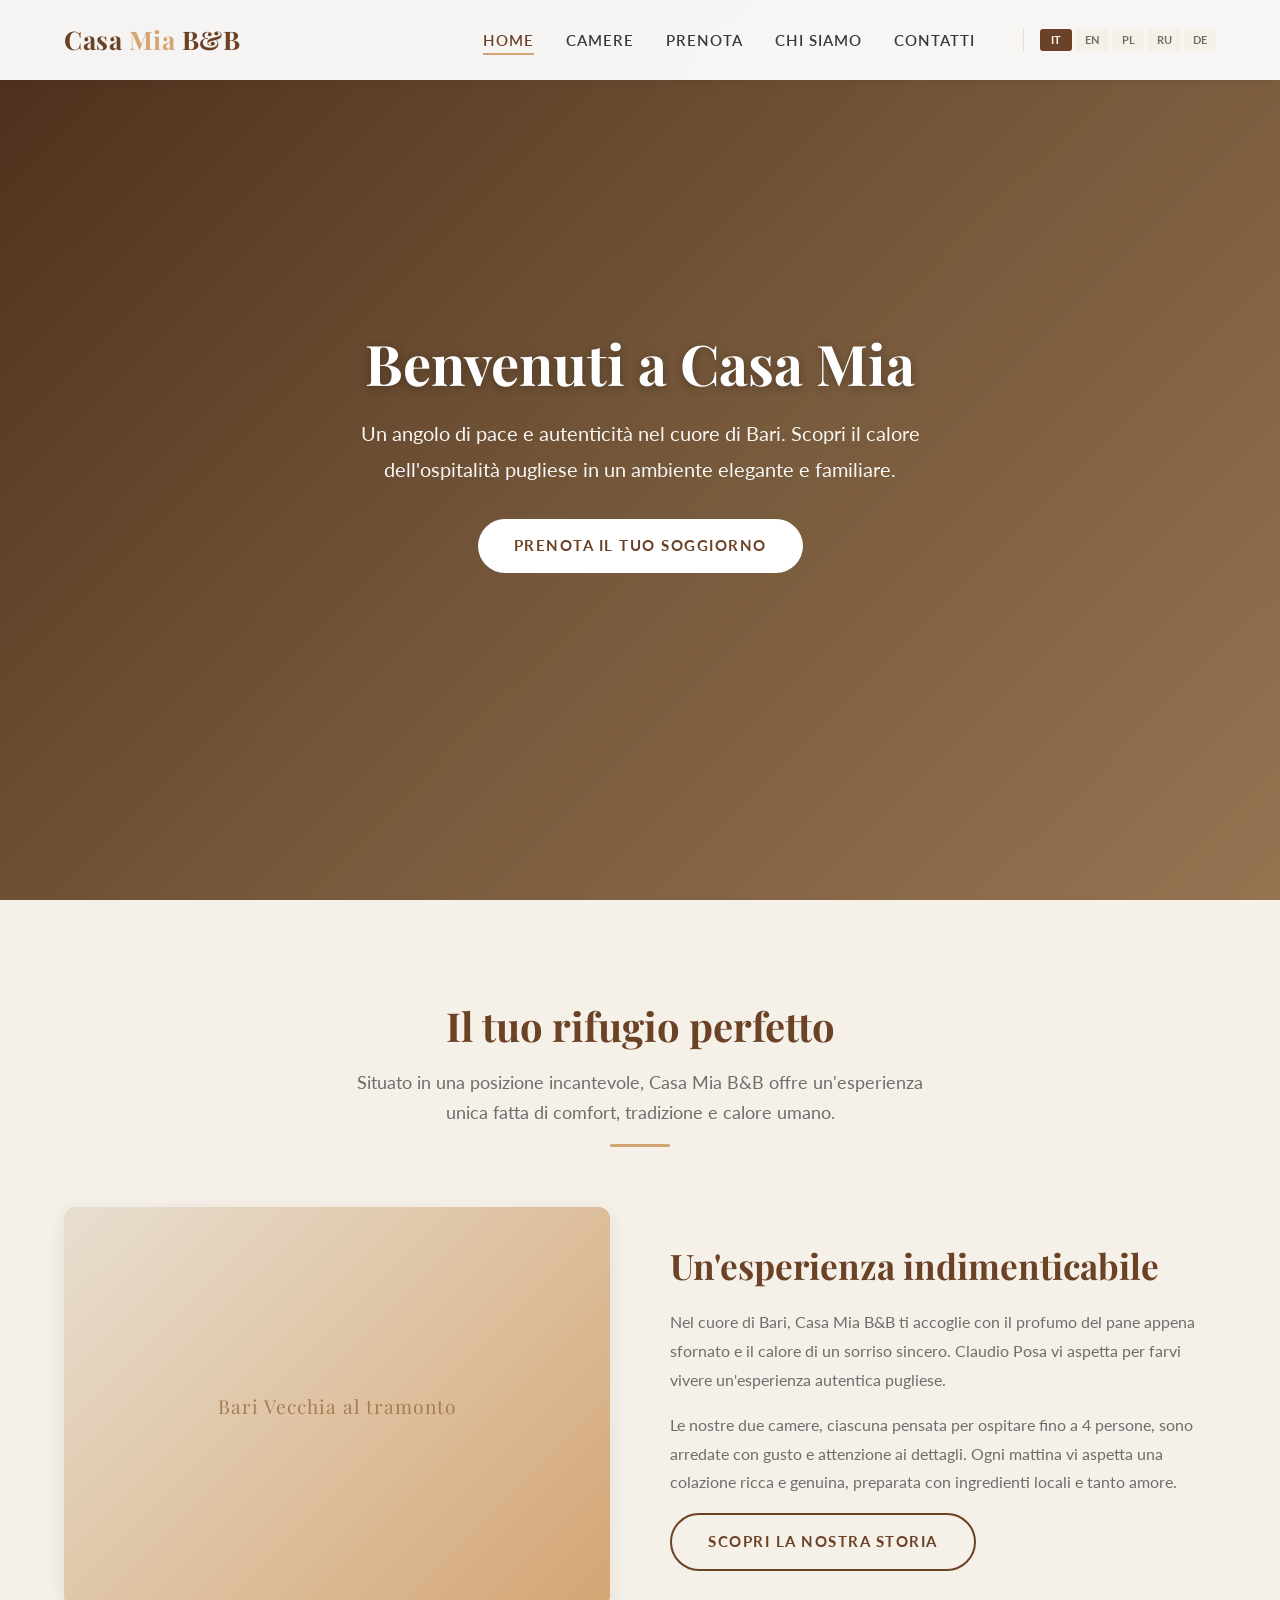
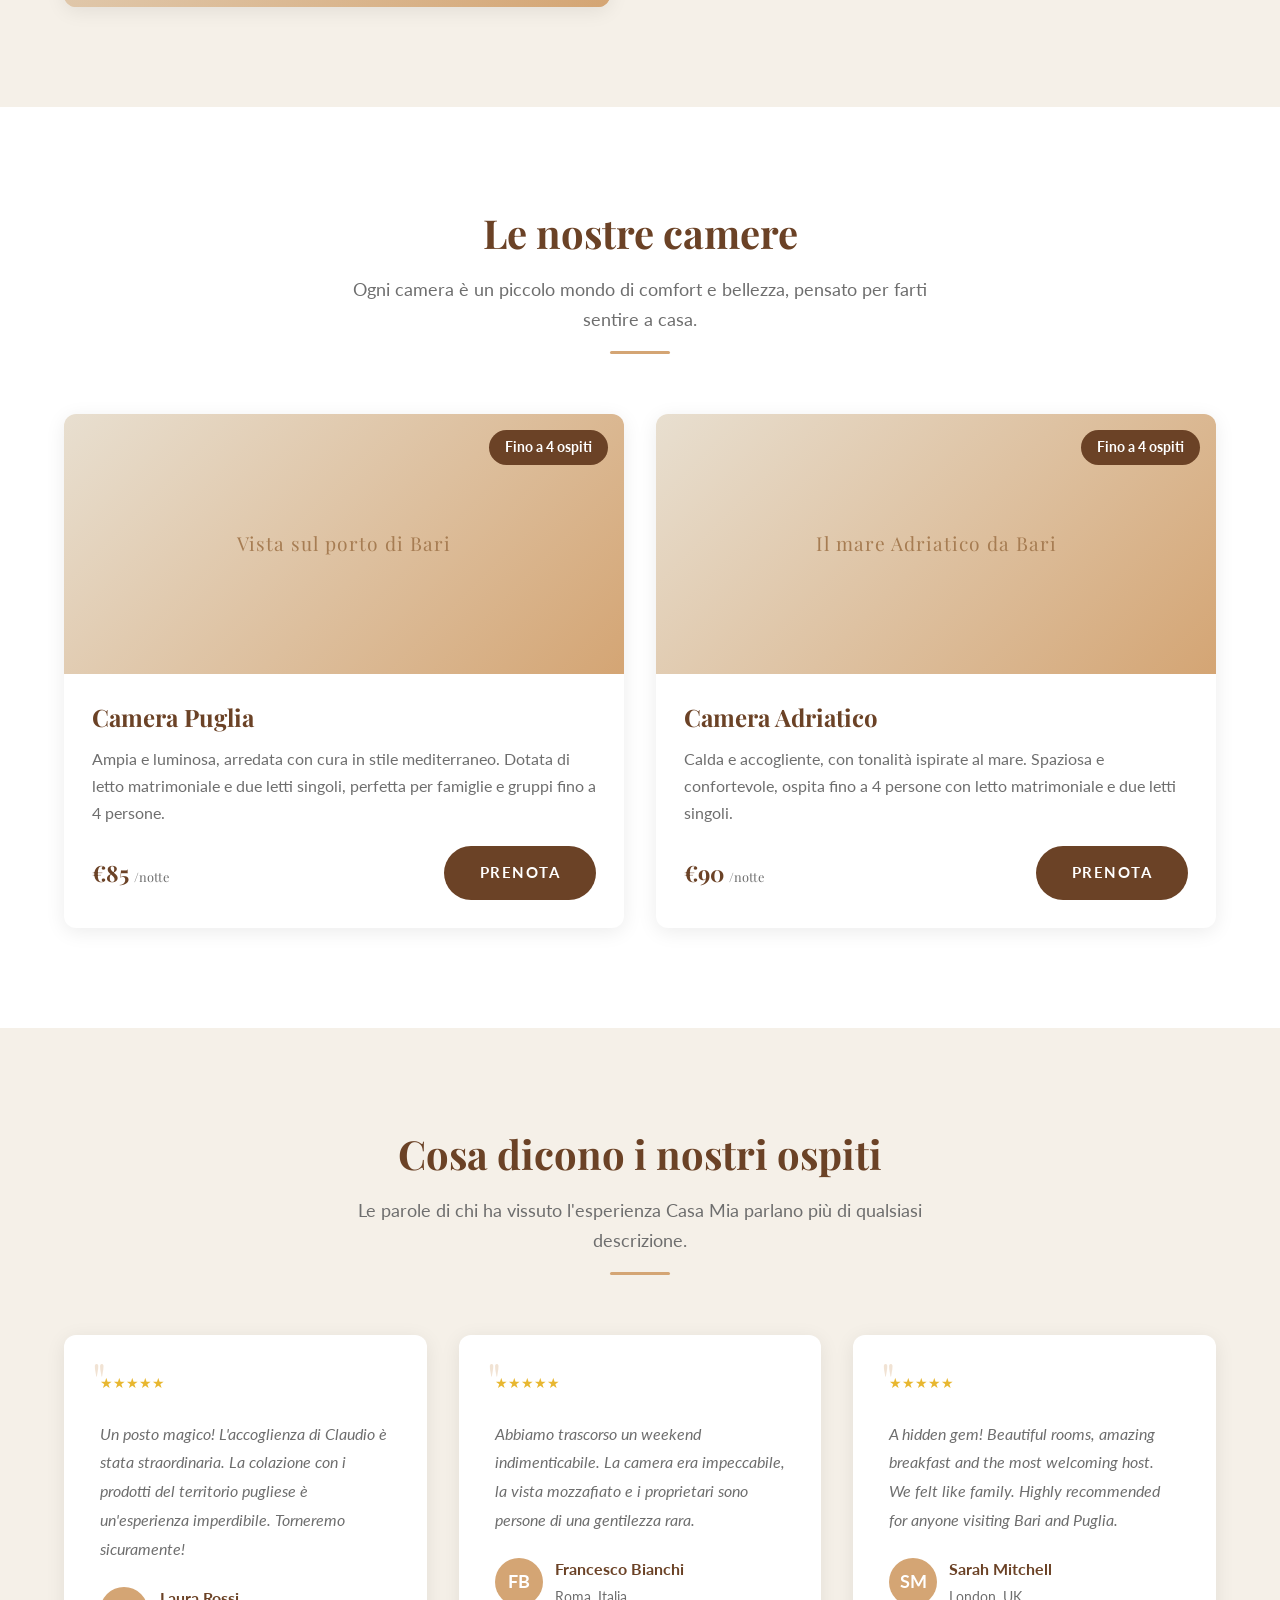
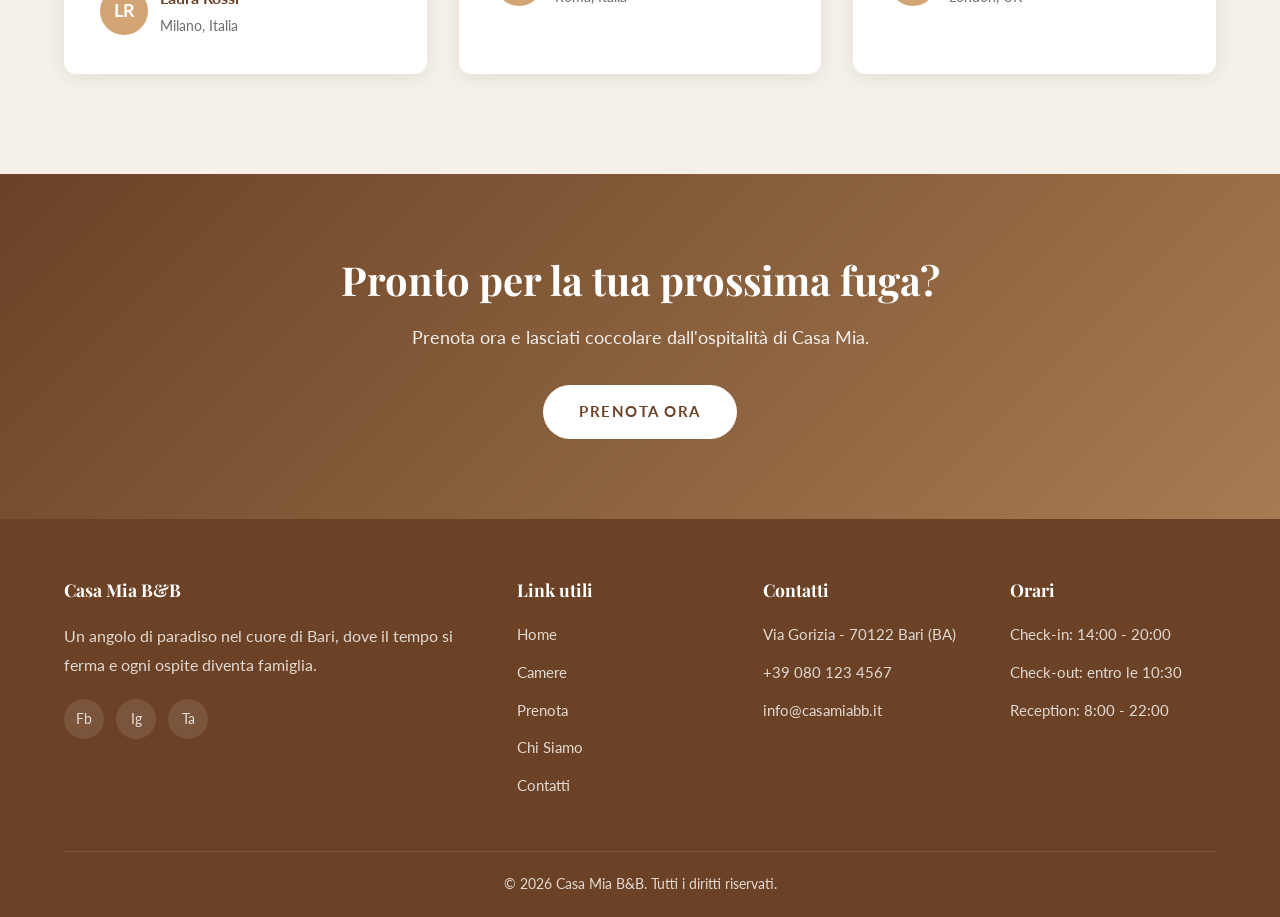
==== commit ec7272e7: "Add multilingual support (IT/EN/PL/RU/DE) and Bari image references - Add translations.js with compl" ====
--- a/bb-website/index.html
+++ b/bb-website/index.html
@@ -17,11 +17,18 @@
     <div class="container">
       <a href="index.html" class="navbar-logo">Casa <span>Mia</span> B&B</a>
       <ul class="navbar-menu">
-        <li><a href="index.html">Home</a></li>
-        <li><a href="camere.html">Camere</a></li>
-        <li><a href="prenotazioni.html">Prenota</a></li>
-        <li><a href="chi-siamo.html">Chi Siamo</a></li>
-        <li><a href="contatti.html">Contatti</a></li>
+        <li><a href="index.html" data-i18n="nav.home">Home</a></li>
+        <li><a href="camere.html" data-i18n="nav.rooms">Camere</a></li>
+        <li><a href="prenotazioni.html" data-i18n="nav.book">Prenota</a></li>
+        <li><a href="chi-siamo.html" data-i18n="nav.about">Chi Siamo</a></li>
+        <li><a href="contatti.html" data-i18n="nav.contact">Contatti</a></li>
+        <li class="lang-switcher">
+          <button class="lang-btn active" data-lang="it">IT</button>
+          <button class="lang-btn" data-lang="en">EN</button>
+          <button class="lang-btn" data-lang="pl">PL</button>
+          <button class="lang-btn" data-lang="ru">RU</button>
+          <button class="lang-btn" data-lang="de">DE</button>
+        </li>
       </ul>
       <div class="hamburger">
         <span></span>
@@ -36,9 +43,9 @@
   <section class="hero">
     <div class="hero-bg"></div>
     <div class="hero-content">
-      <h1>Benvenuti a Casa Mia</h1>
-      <p>Un angolo di pace e autenticità nel cuore di Bari. Scopri il calore dell'ospitalità pugliese in un ambiente elegante e familiare.</p>
-      <a href="prenotazioni.html" class="btn btn-white">Prenota il tuo soggiorno</a>
+      <h1 data-i18n="hero.title">Benvenuti a Casa Mia</h1>
+      <p data-i18n="hero.subtitle">Un angolo di pace e autenticità nel cuore di Bari. Scopri il calore dell'ospitalità pugliese in un ambiente elegante e familiare.</p>
+      <a href="prenotazioni.html" class="btn btn-white" data-i18n="hero.cta">Prenota il tuo soggiorno</a>
     </div>
   </section>
 
@@ -46,19 +53,19 @@
   <section class="section">
     <div class="container">
       <div class="section-title animate-on-scroll">
-        <h2>Il tuo rifugio perfetto</h2>
-        <p>Situato in una posizione incantevole, Casa Mia B&B offre un'esperienza unica fatta di comfort, tradizione e calore umano.</p>
+        <h2 data-i18n="intro.title">Il tuo rifugio perfetto</h2>
+        <p data-i18n="intro.subtitle">Situato in una posizione incantevole, Casa Mia B&B offre un'esperienza unica fatta di comfort, tradizione e calore umano.</p>
         <div class="divider"></div>
       </div>
       <div class="about-grid animate-on-scroll">
         <div class="about-image">
-          <div class="img-placeholder">Casa Mia B&B</div>
+          <div class="img-placeholder" data-i18n="img.intro">Bari Vecchia al tramonto</div>
         </div>
         <div class="about-text">
-          <h2>Un'esperienza indimenticabile</h2>
-          <p>Nel cuore di Bari, Casa Mia B&B ti accoglie con il profumo del pane appena sfornato e il calore di un sorriso sincero. Claudio Posa vi aspetta per farvi vivere un'esperienza autentica pugliese.</p>
-          <p>Le nostre due camere, ciascuna pensata per ospitare fino a 4 persone, sono arredate con gusto e attenzione ai dettagli. Ogni mattina vi aspetta una colazione ricca e genuina, preparata con ingredienti locali e tanto amore.</p>
-          <a href="chi-siamo.html" class="btn btn-secondary">Scopri la nostra storia</a>
+          <h2 data-i18n="intro.experience.title">Un'esperienza indimenticabile</h2>
+          <p data-i18n="intro.experience.p1">Nel cuore di Bari, Casa Mia B&B ti accoglie con il profumo del pane appena sfornato e il calore di un sorriso sincero. Claudio Posa vi aspetta per farvi vivere un'esperienza autentica pugliese.</p>
+          <p data-i18n="intro.experience.p2">Le nostre due camere, ciascuna pensata per ospitare fino a 4 persone, sono arredate con gusto e attenzione ai dettagli. Ogni mattina vi aspetta una colazione ricca e genuina, preparata con ingredienti locali e tanto amore.</p>
+          <a href="chi-siamo.html" class="btn btn-secondary" data-i18n="intro.experience.cta">Scopri la nostra storia</a>
         </div>
       </div>
     </div>
@@ -68,36 +75,36 @@
   <section class="section section-light">
     <div class="container">
       <div class="section-title animate-on-scroll">
-        <h2>Le nostre camere</h2>
-        <p>Ogni camera è un piccolo mondo di comfort e bellezza, pensato per farti sentire a casa.</p>
+        <h2 data-i18n="rooms.title">Le nostre camere</h2>
+        <p data-i18n="rooms.subtitle">Ogni camera è un piccolo mondo di comfort e bellezza, pensato per farti sentire a casa.</p>
         <div class="divider"></div>
       </div>
       <div class="rooms-grid">
         <div class="room-card animate-on-scroll">
           <div class="room-card-img">
-            <div class="img-placeholder">Camera Puglia</div>
-            <span class="room-card-badge">Fino a 4 ospiti</span>
+            <div class="img-placeholder" data-i18n="img.puglia">Vista sul porto di Bari</div>
+            <span class="room-card-badge" data-i18n="rooms.badge">Fino a 4 ospiti</span>
           </div>
           <div class="room-card-body">
-            <h3>Camera Puglia</h3>
-            <p>Ampia e luminosa, arredata con cura in stile mediterraneo. Dotata di letto matrimoniale e due letti singoli, perfetta per famiglie e gruppi fino a 4 persone.</p>
+            <h3 data-i18n="rooms.puglia.name">Camera Puglia</h3>
+            <p data-i18n="rooms.puglia.desc">Ampia e luminosa, arredata con cura in stile mediterraneo. Dotata di letto matrimoniale e due letti singoli, perfetta per famiglie e gruppi fino a 4 persone.</p>
             <div class="room-card-footer">
               <span class="room-price">€85 <small>/notte</small></span>
-              <a href="prenotazioni.html" class="btn btn-primary">Prenota</a>
+              <a href="prenotazioni.html" class="btn btn-primary" data-i18n="rooms.book">Prenota</a>
             </div>
           </div>
         </div>
         <div class="room-card animate-on-scroll">
           <div class="room-card-img">
-            <div class="img-placeholder">Camera Adriatico</div>
-            <span class="room-card-badge">Fino a 4 ospiti</span>
+            <div class="img-placeholder" data-i18n="img.adriatico">Il mare Adriatico da Bari</div>
+            <span class="room-card-badge" data-i18n="rooms.badge">Fino a 4 ospiti</span>
           </div>
           <div class="room-card-body">
-            <h3>Camera Adriatico</h3>
-            <p>Calda e accogliente, con tonalità ispirate al mare. Spaziosa e confortevole, ospita fino a 4 persone con letto matrimoniale e due letti singoli.</p>
+            <h3 data-i18n="rooms.adriatico.name">Camera Adriatico</h3>
+            <p data-i18n="rooms.adriatico.desc">Calda e accogliente, con tonalità ispirate al mare. Spaziosa e confortevole, ospita fino a 4 persone con letto matrimoniale e due letti singoli.</p>
             <div class="room-card-footer">
               <span class="room-price">€90 <small>/notte</small></span>
-              <a href="prenotazioni.html" class="btn btn-primary">Prenota</a>
+              <a href="prenotazioni.html" class="btn btn-primary" data-i18n="rooms.book">Prenota</a>
             </div>
           </div>
         </div>
@@ -109,15 +116,15 @@
   <section class="section">
     <div class="container">
       <div class="section-title animate-on-scroll">
-        <h2>Cosa dicono i nostri ospiti</h2>
-        <p>Le parole di chi ha vissuto l'esperienza Casa Mia parlano più di qualsiasi descrizione.</p>
+        <h2 data-i18n="reviews.title">Cosa dicono i nostri ospiti</h2>
+        <p data-i18n="reviews.subtitle">Le parole di chi ha vissuto l'esperienza Casa Mia parlano più di qualsiasi descrizione.</p>
         <div class="divider"></div>
       </div>
       <div class="reviews-grid">
         <div class="review-card animate-on-scroll">
           <span class="quote">"</span>
           <div class="review-stars">&#9733;&#9733;&#9733;&#9733;&#9733;</div>
-          <p>Un posto magico! L'accoglienza di Claudio è stata straordinaria. La colazione con i prodotti del territorio pugliese è un'esperienza imperdibile. Torneremo sicuramente!</p>
+          <p data-i18n="reviews.1">Un posto magico! L'accoglienza di Claudio è stata straordinaria. La colazione con i prodotti del territorio pugliese è un'esperienza imperdibile. Torneremo sicuramente!</p>
           <div class="review-author">
             <div class="review-avatar">LR</div>
             <div class="review-author-info">
@@ -129,7 +136,7 @@
         <div class="review-card animate-on-scroll">
           <span class="quote">"</span>
           <div class="review-stars">&#9733;&#9733;&#9733;&#9733;&#9733;</div>
-          <p>Abbiamo trascorso un weekend indimenticabile. La camera era impeccabile, la vista mozzafiato e i proprietari sono persone di una gentilezza rara.</p>
+          <p data-i18n="reviews.2">Abbiamo trascorso un weekend indimenticabile. La camera era impeccabile, la vista mozzafiato e i proprietari sono persone di una gentilezza rara.</p>
           <div class="review-author">
             <div class="review-avatar">FB</div>
             <div class="review-author-info">
@@ -141,7 +148,7 @@
         <div class="review-card animate-on-scroll">
           <span class="quote">"</span>
           <div class="review-stars">&#9733;&#9733;&#9733;&#9733;&#9733;</div>
-          <p>A hidden gem! Beautiful rooms, amazing breakfast and the most welcoming host. We felt like family. Highly recommended for anyone visiting Bari and Puglia.</p>
+          <p data-i18n="reviews.3">A hidden gem! Beautiful rooms, amazing breakfast and the most welcoming host. We felt like family. Highly recommended for anyone visiting Bari and Puglia.</p>
           <div class="review-author">
             <div class="review-avatar">SM</div>
             <div class="review-author-info">
@@ -157,9 +164,9 @@
   <!-- CTA -->
   <section class="cta-section">
     <div class="container">
-      <h2>Pronto per la tua prossima fuga?</h2>
-      <p>Prenota ora e lasciati coccolare dall'ospitalità di Casa Mia.</p>
-      <a href="prenotazioni.html" class="btn btn-white">Prenota ora</a>
+      <h2 data-i18n="cta.title">Pronto per la tua prossima fuga?</h2>
+      <p data-i18n="cta.subtitle">Prenota ora e lasciati coccolare dall'ospitalità di Casa Mia.</p>
+      <a href="prenotazioni.html" class="btn btn-white" data-i18n="cta.button">Prenota ora</a>
     </div>
   </section>
 
@@ -169,7 +176,7 @@
       <div class="footer-grid">
         <div class="footer-about">
           <h4>Casa Mia B&B</h4>
-          <p>Un angolo di paradiso nel cuore di Bari, dove il tempo si ferma e ogni ospite diventa famiglia.</p>
+          <p data-i18n="footer.about">Un angolo di paradiso nel cuore di Bari, dove il tempo si ferma e ogni ospite diventa famiglia.</p>
           <div class="footer-social">
             <a href="#" aria-label="Facebook">Fb</a>
             <a href="#" aria-label="Instagram">Ig</a>
@@ -177,26 +184,26 @@
           </div>
         </div>
         <div>
-          <h4>Link utili</h4>
+          <h4 data-i18n="footer.links">Link utili</h4>
           <div class="footer-links">
-            <a href="index.html">Home</a>
-            <a href="camere.html">Camere</a>
-            <a href="prenotazioni.html">Prenota</a>
-            <a href="chi-siamo.html">Chi Siamo</a>
-            <a href="contatti.html">Contatti</a>
+            <a href="index.html" data-i18n="nav.home">Home</a>
+            <a href="camere.html" data-i18n="nav.rooms">Camere</a>
+            <a href="prenotazioni.html" data-i18n="nav.book">Prenota</a>
+            <a href="chi-siamo.html" data-i18n="nav.about">Chi Siamo</a>
+            <a href="contatti.html" data-i18n="nav.contact">Contatti</a>
           </div>
         </div>
         <div>
-          <h4>Contatti</h4>
+          <h4 data-i18n="footer.contact">Contatti</h4>
           <div class="footer-contact-item">Via Gorizia - 70122 Bari (BA)</div>
           <div class="footer-contact-item">+39 080 123 4567</div>
           <div class="footer-contact-item">info@casamiabb.it</div>
         </div>
         <div>
-          <h4>Orari</h4>
-          <div class="footer-contact-item">Check-in: 14:00 - 20:00</div>
-          <div class="footer-contact-item">Check-out: entro le 10:30</div>
-          <div class="footer-contact-item">Reception: 8:00 - 22:00</div>
+          <h4 data-i18n="footer.hours">Orari</h4>
+          <div class="footer-contact-item" data-i18n="footer.checkin">Check-in: 14:00 - 20:00</div>
+          <div class="footer-contact-item" data-i18n="footer.checkout">Check-out: entro le 10:30</div>
+          <div class="footer-contact-item" data-i18n="footer.reception">Reception: 8:00 - 22:00</div>
         </div>
       </div>
       <div class="footer-bottom">
@@ -205,6 +212,7 @@
     </div>
   </footer>
 
+  <script src="translations.js"></script>
   <script src="script.js"></script>
 </body>
 </html>
--- a/bb-website/style.css
+++ b/bb-website/style.css
@@ -137,6 +137,43 @@
   color: var(--brown);
 }
 
+/* Language Switcher */
+.lang-switcher {
+  display: flex;
+  gap: 4px;
+  margin-left: 16px;
+  padding-left: 16px;
+  border-left: 1px solid var(--beige-dark);
+}
+
+.lang-btn {
+  width: 32px;
+  height: 22px;
+  border: none;
+  border-radius: 3px;
+  cursor: pointer;
+  font-size: 0.7rem;
+  font-weight: 700;
+  font-family: 'Lato', sans-serif;
+  text-transform: uppercase;
+  background: var(--beige);
+  color: var(--text-light);
+  transition: all var(--transition);
+  padding: 0;
+  line-height: 22px;
+  text-align: center;
+}
+
+.lang-btn:hover {
+  background: var(--brown-accent);
+  color: var(--white);
+}
+
+.lang-btn.active {
+  background: var(--brown);
+  color: var(--white);
+}
+
 /* Hamburger */
 .hamburger {
   display: none;
@@ -907,6 +944,15 @@
     right: 0;
   }
 
+  .lang-switcher {
+    margin-left: 0;
+    padding-left: 0;
+    border-left: none;
+    padding-top: 16px;
+    border-top: 1px solid var(--beige-dark);
+    justify-content: center;
+  }
+
   .hero h1 {
     font-size: 2.5rem;
   }
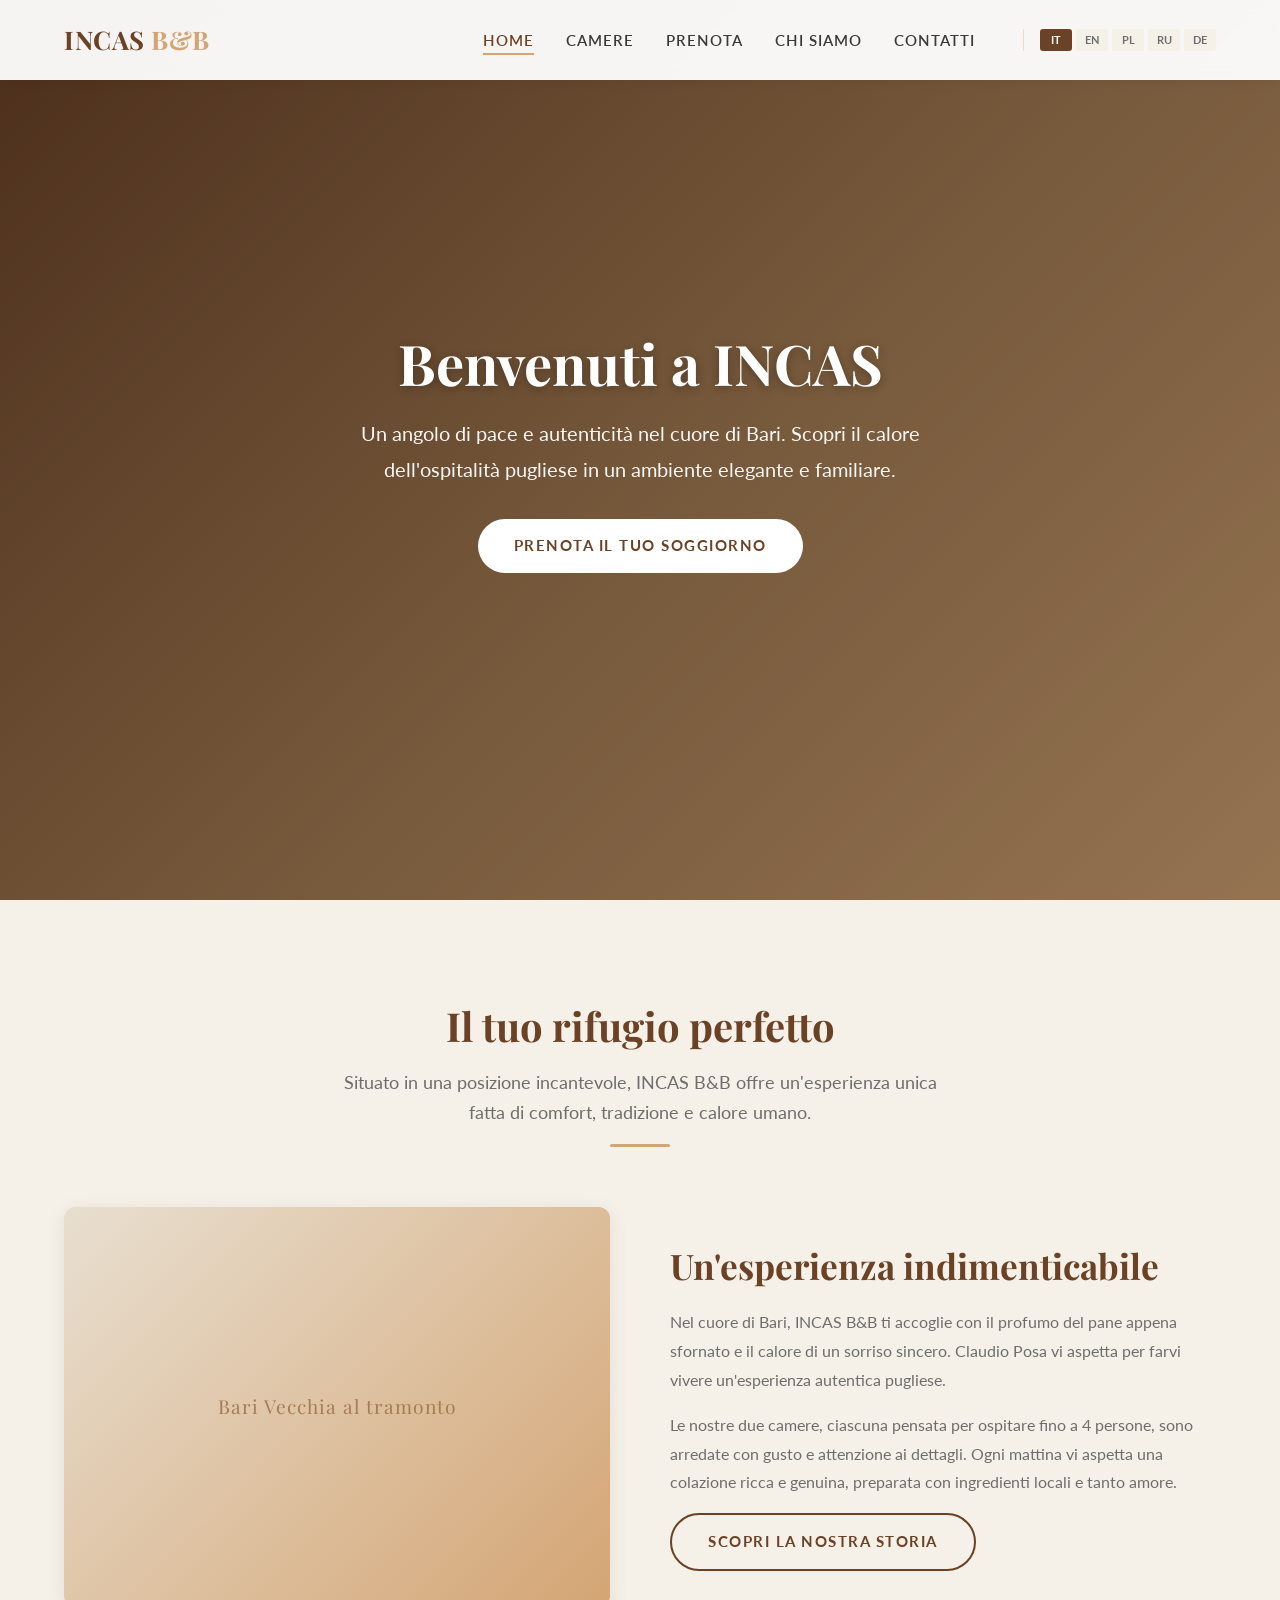
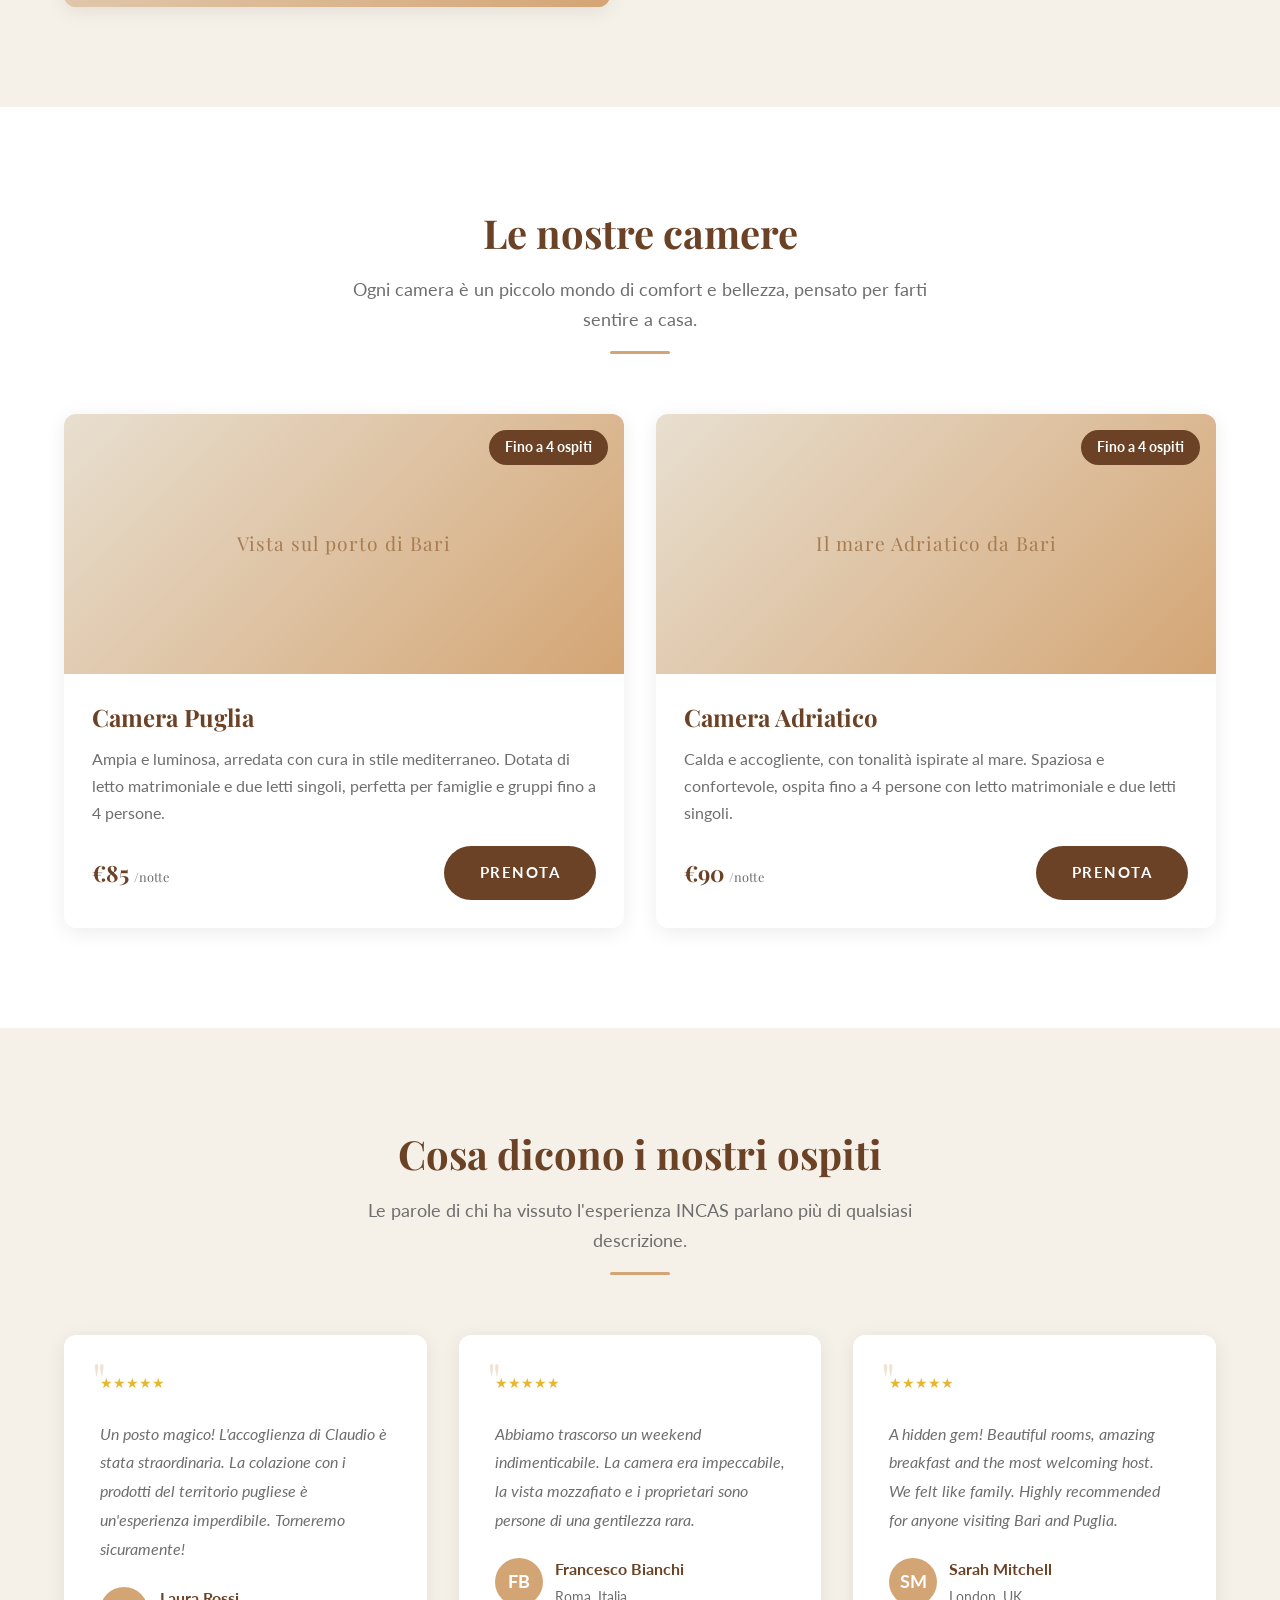
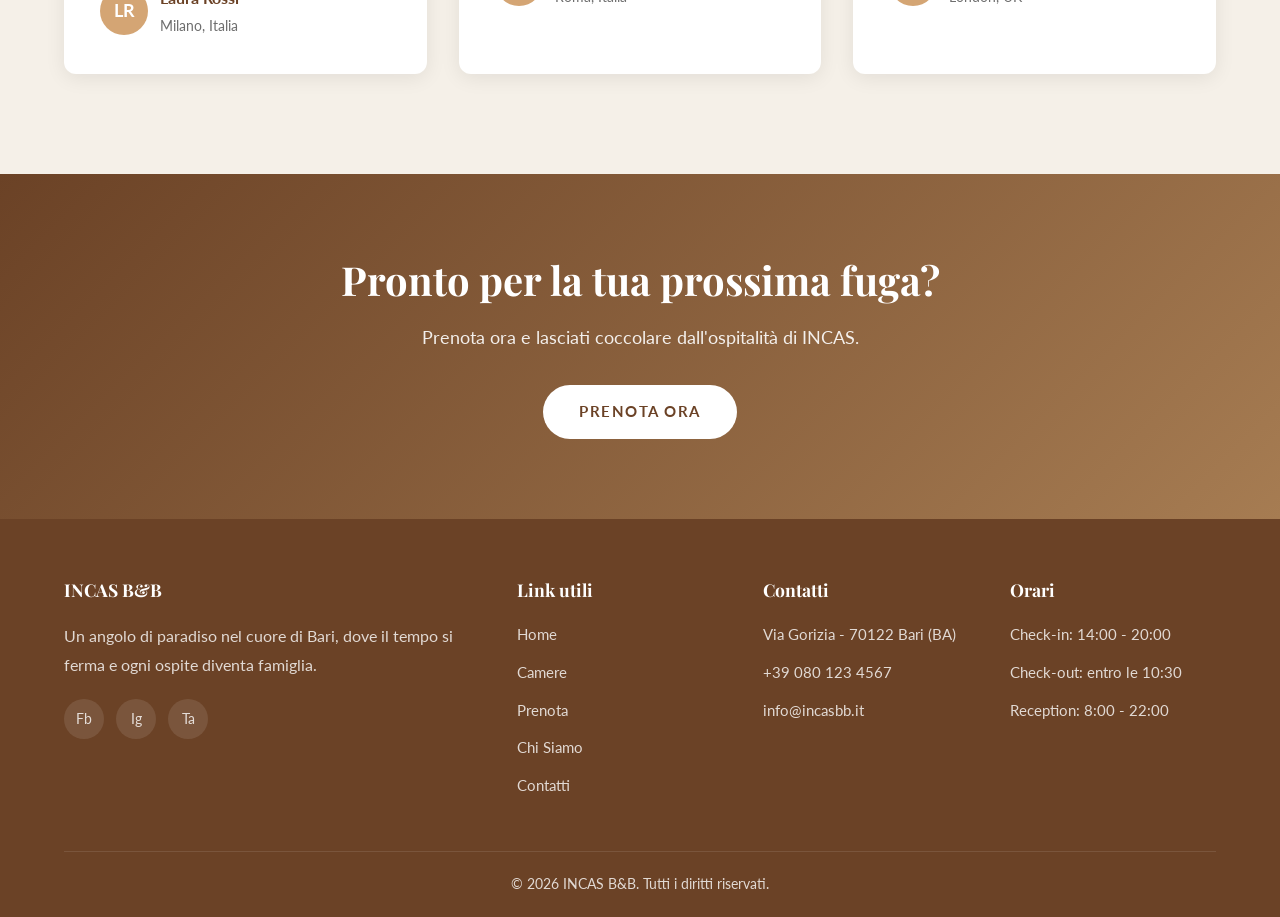
==== commit def523ca: "Rename B&B from Casa Mia to INCAS across all files Updated name, logo, page titles, meta description" ====
--- a/bb-website/index.html
+++ b/bb-website/index.html
@@ -3,8 +3,8 @@
 <head>
   <meta charset="UTF-8">
   <meta name="viewport" content="width=device-width, initial-scale=1.0">
-  <title>Casa Mia B&B - Il tuo rifugio nel cuore di Bari</title>
-  <meta name="description" content="Casa Mia B&B: un accogliente bed and breakfast nel cuore di Bari. Due camere da 4 posti, colazione fatta in casa e ospitalità autentica.">
+  <title>INCAS B&B - Il tuo rifugio nel cuore di Bari</title>
+  <meta name="description" content="INCAS B&B: un accogliente bed and breakfast nel cuore di Bari. Due camere da 4 posti, colazione fatta in casa e ospitalità autentica.">
   <link rel="preconnect" href="https://fonts.googleapis.com">
   <link rel="preconnect" href="https://fonts.gstatic.com" crossorigin>
   <link href="https://fonts.googleapis.com/css2?family=Lato:wght@300;400;700&family=Playfair+Display:wght@400;600;700&display=swap" rel="stylesheet">
@@ -15,7 +15,7 @@
   <!-- Navbar -->
   <nav class="navbar">
     <div class="container">
-      <a href="index.html" class="navbar-logo">Casa <span>Mia</span> B&B</a>
+      <a href="index.html" class="navbar-logo">INCAS <span>B&B</span></a>
       <ul class="navbar-menu">
         <li><a href="index.html" data-i18n="nav.home">Home</a></li>
         <li><a href="camere.html" data-i18n="nav.rooms">Camere</a></li>
@@ -43,7 +43,7 @@
   <section class="hero">
     <div class="hero-bg"></div>
     <div class="hero-content">
-      <h1 data-i18n="hero.title">Benvenuti a Casa Mia</h1>
+      <h1 data-i18n="hero.title">Benvenuti a INCAS</h1>
       <p data-i18n="hero.subtitle">Un angolo di pace e autenticità nel cuore di Bari. Scopri il calore dell'ospitalità pugliese in un ambiente elegante e familiare.</p>
       <a href="prenotazioni.html" class="btn btn-white" data-i18n="hero.cta">Prenota il tuo soggiorno</a>
     </div>
@@ -54,7 +54,7 @@
     <div class="container">
       <div class="section-title animate-on-scroll">
         <h2 data-i18n="intro.title">Il tuo rifugio perfetto</h2>
-        <p data-i18n="intro.subtitle">Situato in una posizione incantevole, Casa Mia B&B offre un'esperienza unica fatta di comfort, tradizione e calore umano.</p>
+        <p data-i18n="intro.subtitle">Situato in una posizione incantevole, INCAS B&B offre un'esperienza unica fatta di comfort, tradizione e calore umano.</p>
         <div class="divider"></div>
       </div>
       <div class="about-grid animate-on-scroll">
@@ -63,7 +63,7 @@
         </div>
         <div class="about-text">
           <h2 data-i18n="intro.experience.title">Un'esperienza indimenticabile</h2>
-          <p data-i18n="intro.experience.p1">Nel cuore di Bari, Casa Mia B&B ti accoglie con il profumo del pane appena sfornato e il calore di un sorriso sincero. Claudio Posa vi aspetta per farvi vivere un'esperienza autentica pugliese.</p>
+          <p data-i18n="intro.experience.p1">Nel cuore di Bari, INCAS B&B ti accoglie con il profumo del pane appena sfornato e il calore di un sorriso sincero. Claudio Posa vi aspetta per farvi vivere un'esperienza autentica pugliese.</p>
           <p data-i18n="intro.experience.p2">Le nostre due camere, ciascuna pensata per ospitare fino a 4 persone, sono arredate con gusto e attenzione ai dettagli. Ogni mattina vi aspetta una colazione ricca e genuina, preparata con ingredienti locali e tanto amore.</p>
           <a href="chi-siamo.html" class="btn btn-secondary" data-i18n="intro.experience.cta">Scopri la nostra storia</a>
         </div>
@@ -117,7 +117,7 @@
     <div class="container">
       <div class="section-title animate-on-scroll">
         <h2 data-i18n="reviews.title">Cosa dicono i nostri ospiti</h2>
-        <p data-i18n="reviews.subtitle">Le parole di chi ha vissuto l'esperienza Casa Mia parlano più di qualsiasi descrizione.</p>
+        <p data-i18n="reviews.subtitle">Le parole di chi ha vissuto l'esperienza INCAS parlano più di qualsiasi descrizione.</p>
         <div class="divider"></div>
       </div>
       <div class="reviews-grid">
@@ -165,7 +165,7 @@
   <section class="cta-section">
     <div class="container">
       <h2 data-i18n="cta.title">Pronto per la tua prossima fuga?</h2>
-      <p data-i18n="cta.subtitle">Prenota ora e lasciati coccolare dall'ospitalità di Casa Mia.</p>
+      <p data-i18n="cta.subtitle">Prenota ora e lasciati coccolare dall'ospitalità di INCAS.</p>
       <a href="prenotazioni.html" class="btn btn-white" data-i18n="cta.button">Prenota ora</a>
     </div>
   </section>
@@ -175,7 +175,7 @@
     <div class="container">
       <div class="footer-grid">
         <div class="footer-about">
-          <h4>Casa Mia B&B</h4>
+          <h4>INCAS B&B</h4>
           <p data-i18n="footer.about">Un angolo di paradiso nel cuore di Bari, dove il tempo si ferma e ogni ospite diventa famiglia.</p>
           <div class="footer-social">
             <a href="#" aria-label="Facebook">Fb</a>
@@ -197,7 +197,7 @@
           <h4 data-i18n="footer.contact">Contatti</h4>
           <div class="footer-contact-item">Via Gorizia - 70122 Bari (BA)</div>
           <div class="footer-contact-item">+39 080 123 4567</div>
-          <div class="footer-contact-item">info@casamiabb.it</div>
+          <div class="footer-contact-item">info@incasbb.it</div>
         </div>
         <div>
           <h4 data-i18n="footer.hours">Orari</h4>
@@ -207,7 +207,7 @@
         </div>
       </div>
       <div class="footer-bottom">
-        &copy; 2026 Casa Mia B&B. Tutti i diritti riservati.
+        &copy; 2026 INCAS B&B. Tutti i diritti riservati.
       </div>
     </div>
   </footer>
--- a/bb-website/style.css
+++ b/bb-website/style.css
@@ -1,5 +1,5 @@
 /* =============================================
-   Casa Mia B&B - Stylesheet
+   INCAS B&B - Stylesheet
    Palette: beige (#F5F0E8), marrone (#6B4226),
             bianco (#FFFFFF), accenti (#A67C52, #D4A574)
    ============================================= */
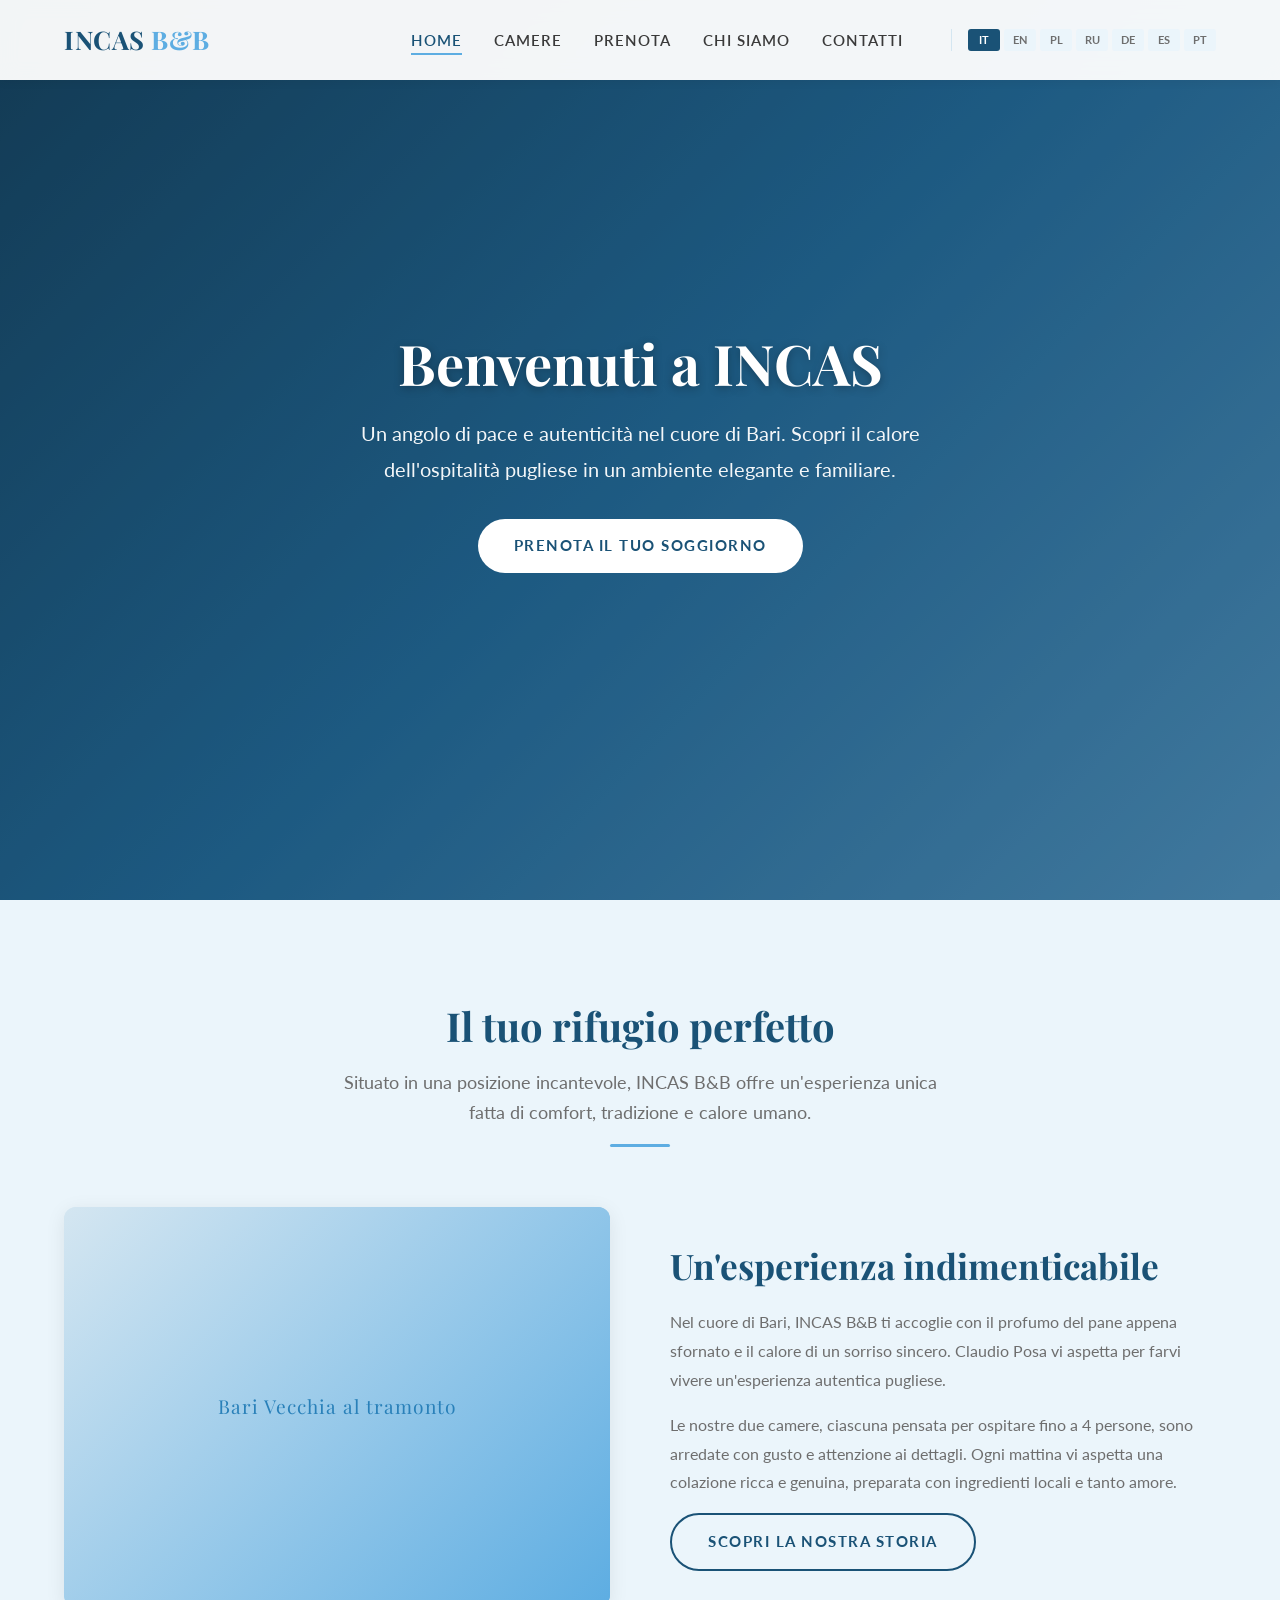
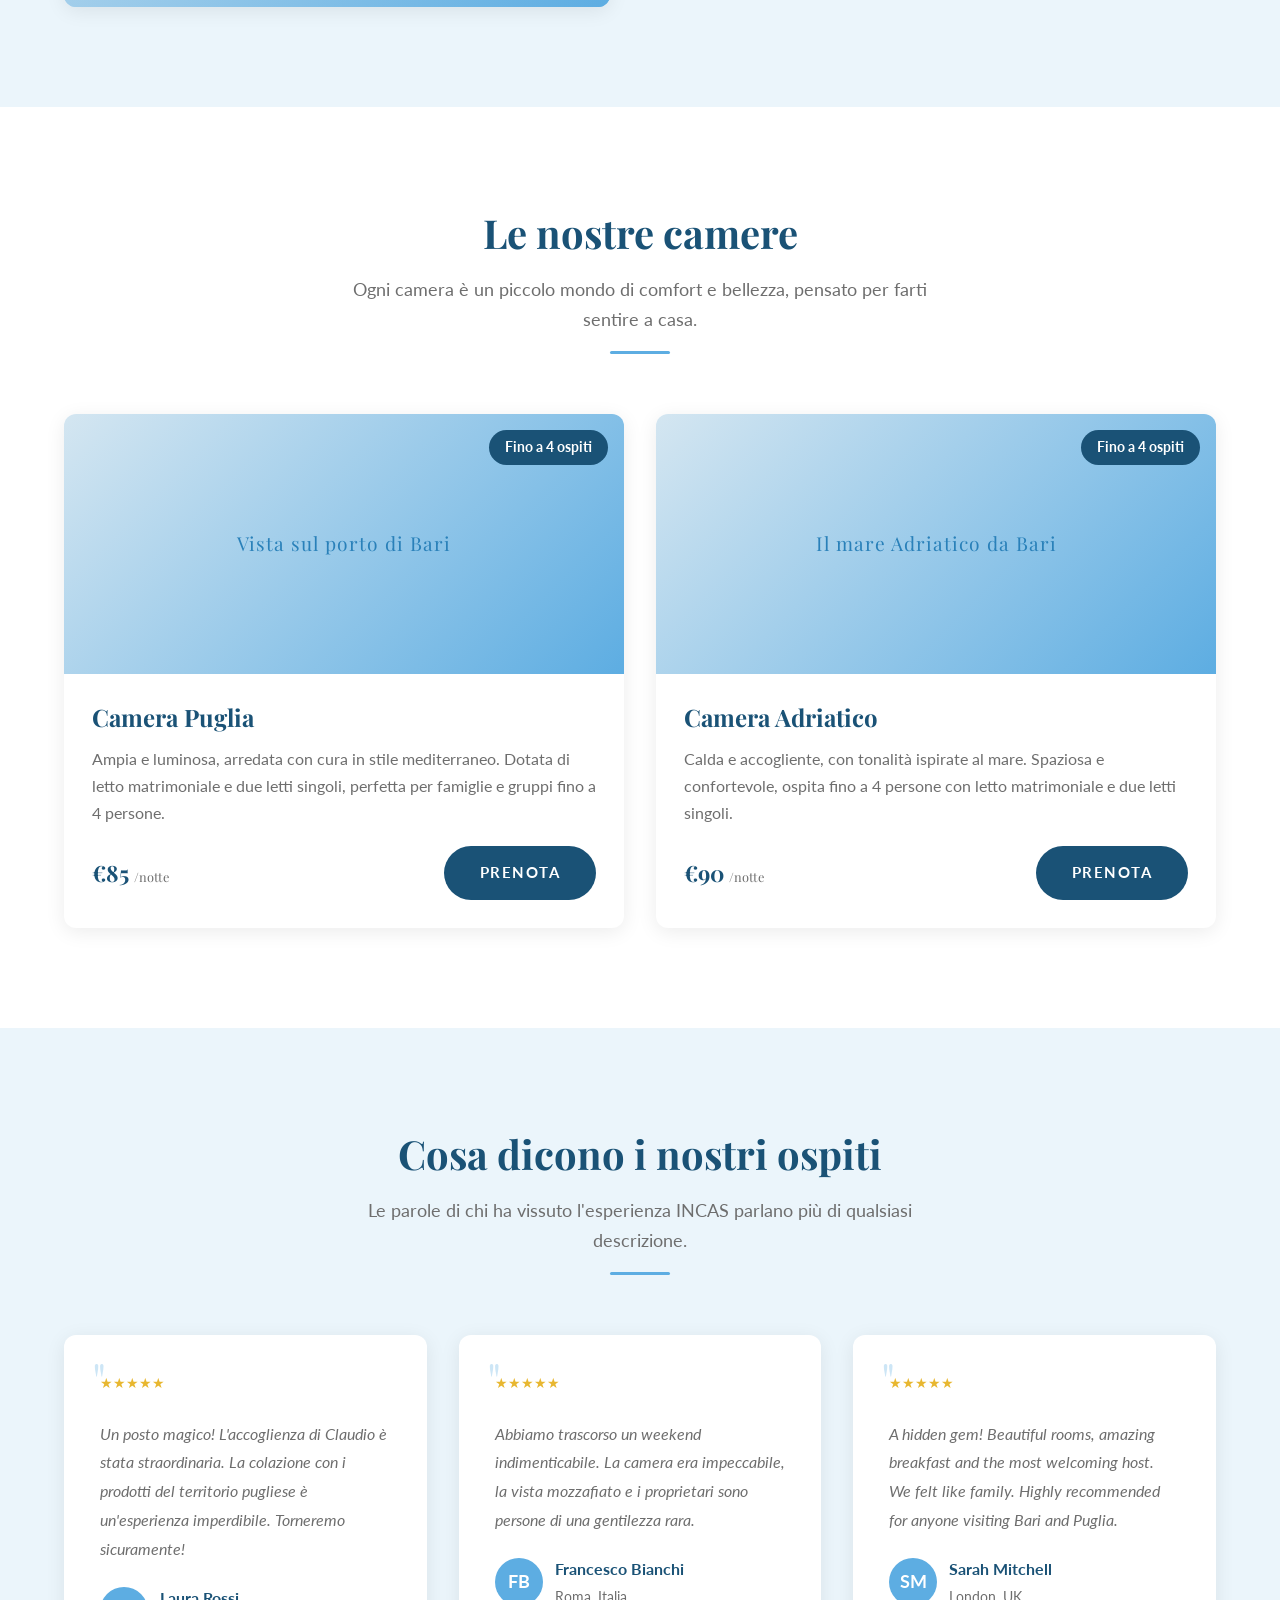
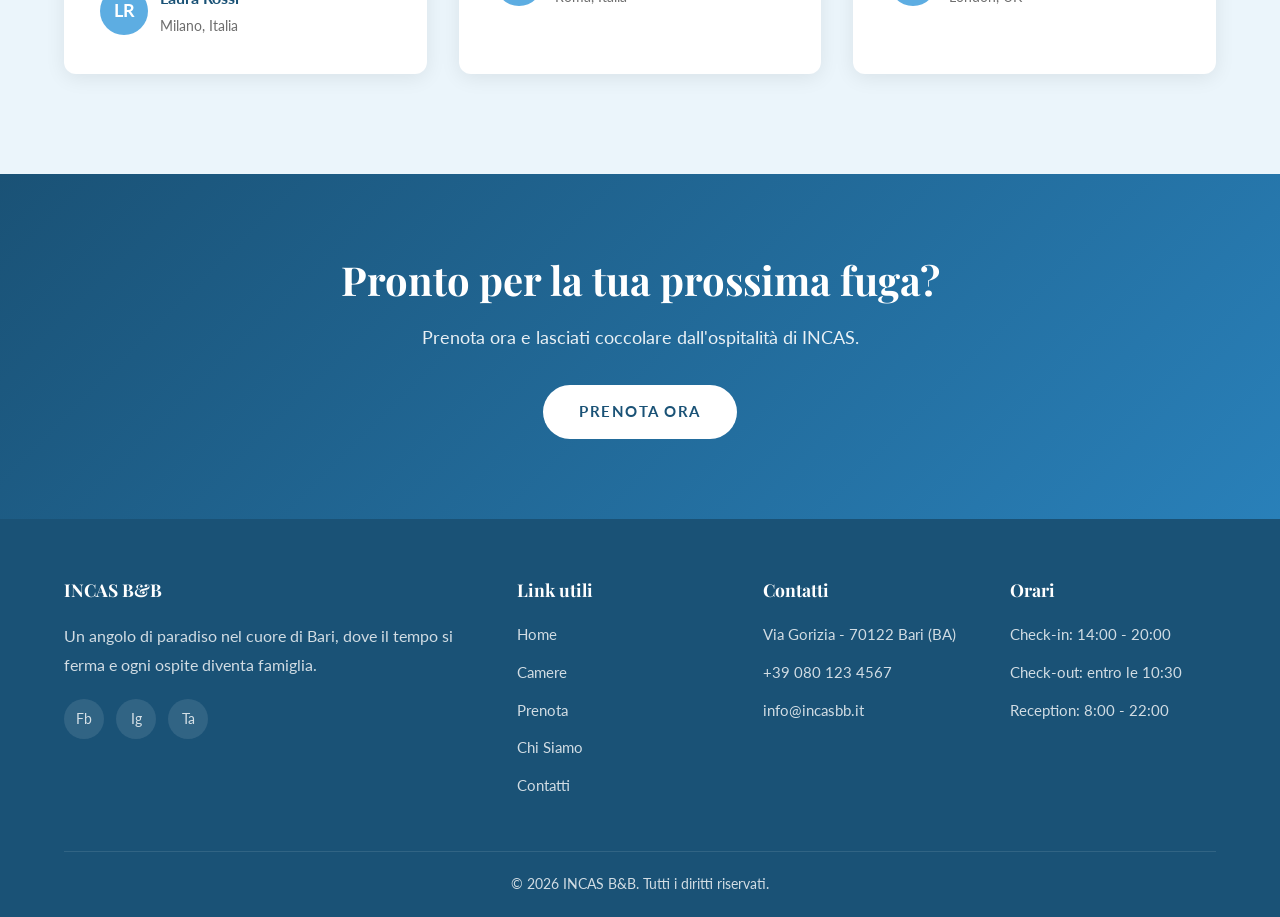
==== commit a0690511: "Add Dockerfile for Railway, blue color scheme, ES/PT language buttons - Dockerfile with nginx to ser" ====
--- a/bb-website/index.html
+++ b/bb-website/index.html
@@ -28,6 +28,8 @@
           <button class="lang-btn" data-lang="pl">PL</button>
           <button class="lang-btn" data-lang="ru">RU</button>
           <button class="lang-btn" data-lang="de">DE</button>
+          <button class="lang-btn" data-lang="es">ES</button>
+          <button class="lang-btn" data-lang="pt">PT</button>
         </li>
       </ul>
       <div class="hamburger">
--- a/bb-website/style.css
+++ b/bb-website/style.css
@@ -1,7 +1,7 @@
 /* =============================================
    INCAS B&B - Stylesheet
-   Palette: beige (#F5F0E8), marrone (#6B4226),
-            bianco (#FFFFFF), accenti (#A67C52, #D4A574)
+   Palette: azzurro chiaro (#EBF5FB), blu mare (#1A5276),
+            bianco (#FFFFFF), accenti (#2980B9, #5DADE2)
    ============================================= */
 
 /* --- Reset & Base --- */
@@ -14,11 +14,11 @@
 }
 
 :root {
-  --beige: #F5F0E8;
-  --beige-dark: #E8DFD0;
-  --brown: #6B4226;
-  --brown-light: #A67C52;
-  --brown-accent: #D4A574;
+  --beige: #EBF5FB;
+  --beige-dark: #D4E6F1;
+  --brown: #1A5276;
+  --brown-light: #2980B9;
+  --brown-accent: #5DADE2;
   --white: #FFFFFF;
   --text: #3A3A3A;
   --text-light: #6E6E6E;
@@ -220,7 +220,7 @@
 .hero-bg {
   position: absolute;
   inset: 0;
-  background: linear-gradient(135deg, #6B4226 0%, #A67C52 50%, #D4A574 100%);
+  background: linear-gradient(135deg, #1A5276 0%, #2980B9 50%, #5DADE2 100%);
   z-index: -1;
 }
 
@@ -276,7 +276,7 @@
 .btn-primary:hover {
   background: var(--brown-light);
   transform: translateY(-2px);
-  box-shadow: 0 6px 20px rgba(107, 66, 38, 0.3);
+  box-shadow: 0 6px 20px rgba(26, 82, 118, 0.3);
 }
 
 .btn-secondary {
@@ -665,7 +665,7 @@
 .form-group textarea:focus {
   outline: none;
   border-color: var(--brown-accent);
-  box-shadow: 0 0 0 3px rgba(166, 124, 82, 0.15);
+  box-shadow: 0 0 0 3px rgba(41, 128, 185, 0.15);
 }
 
 .form-group input.error,
